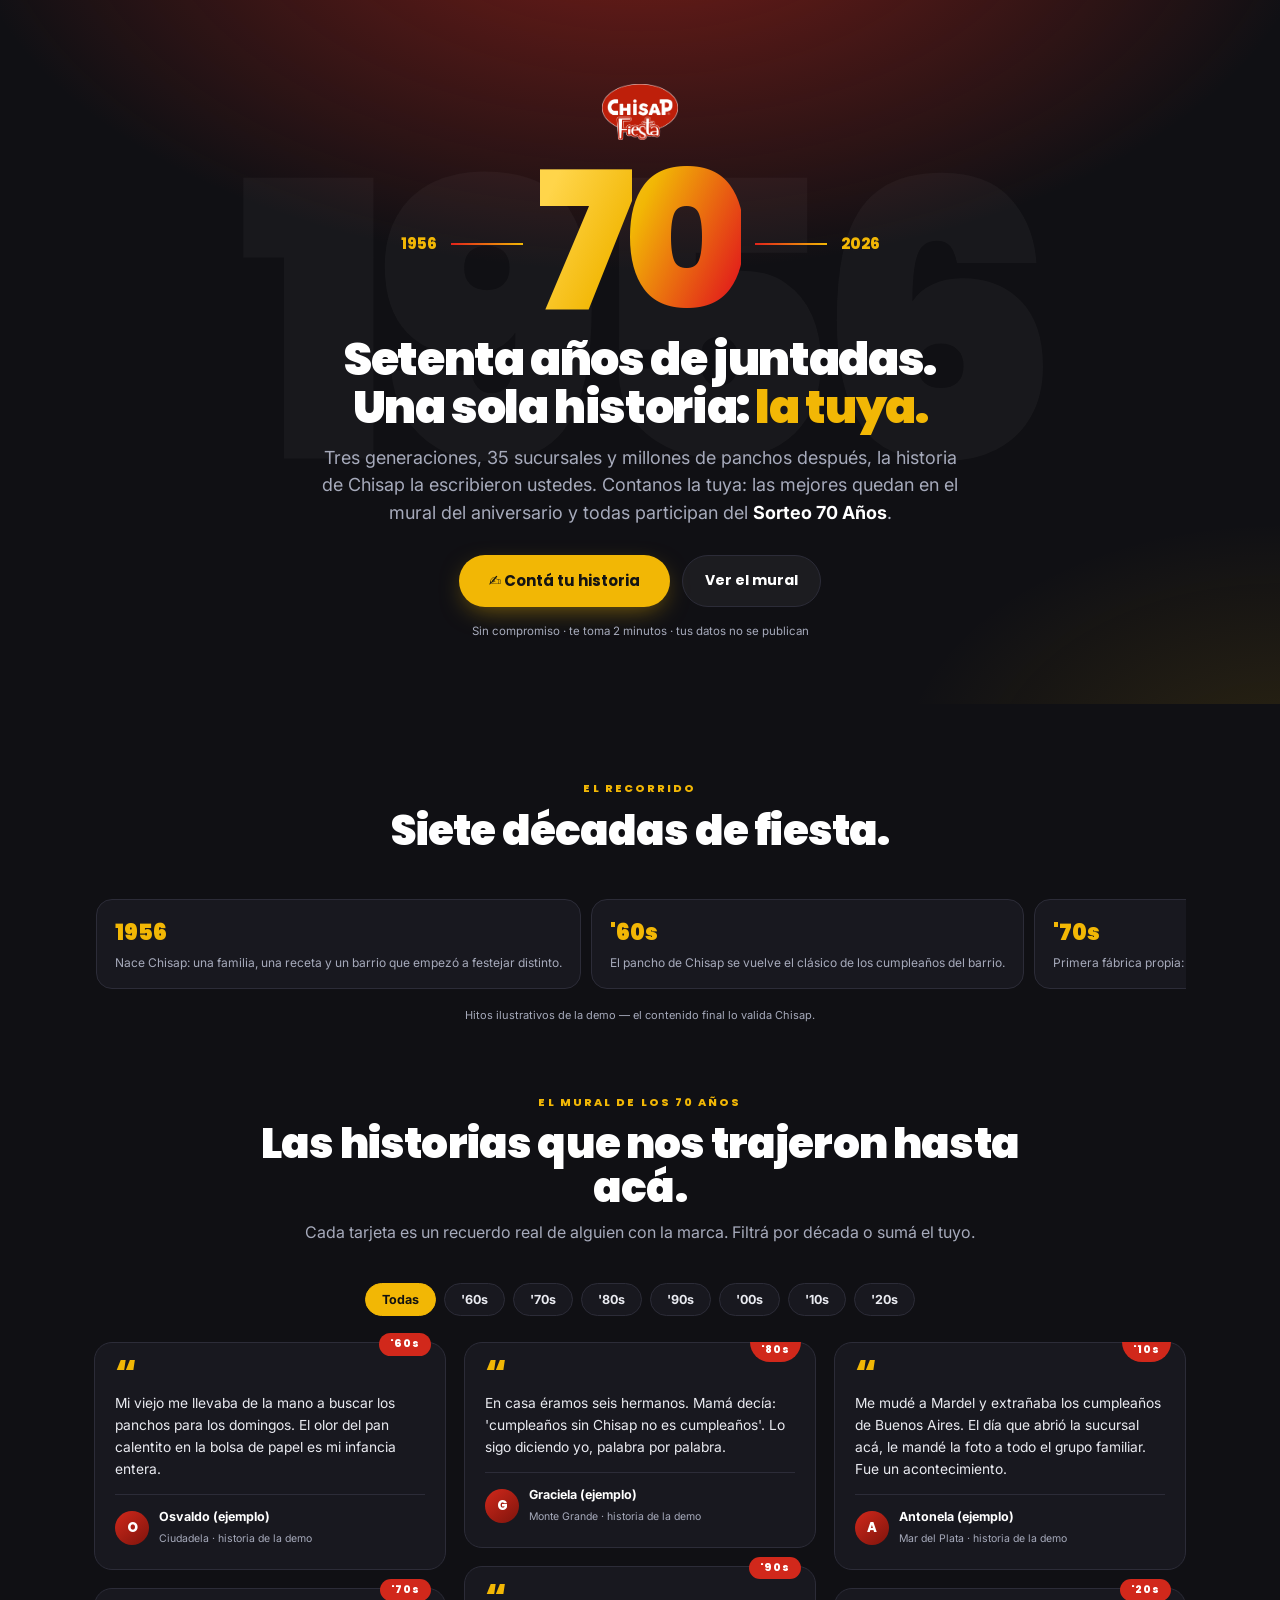
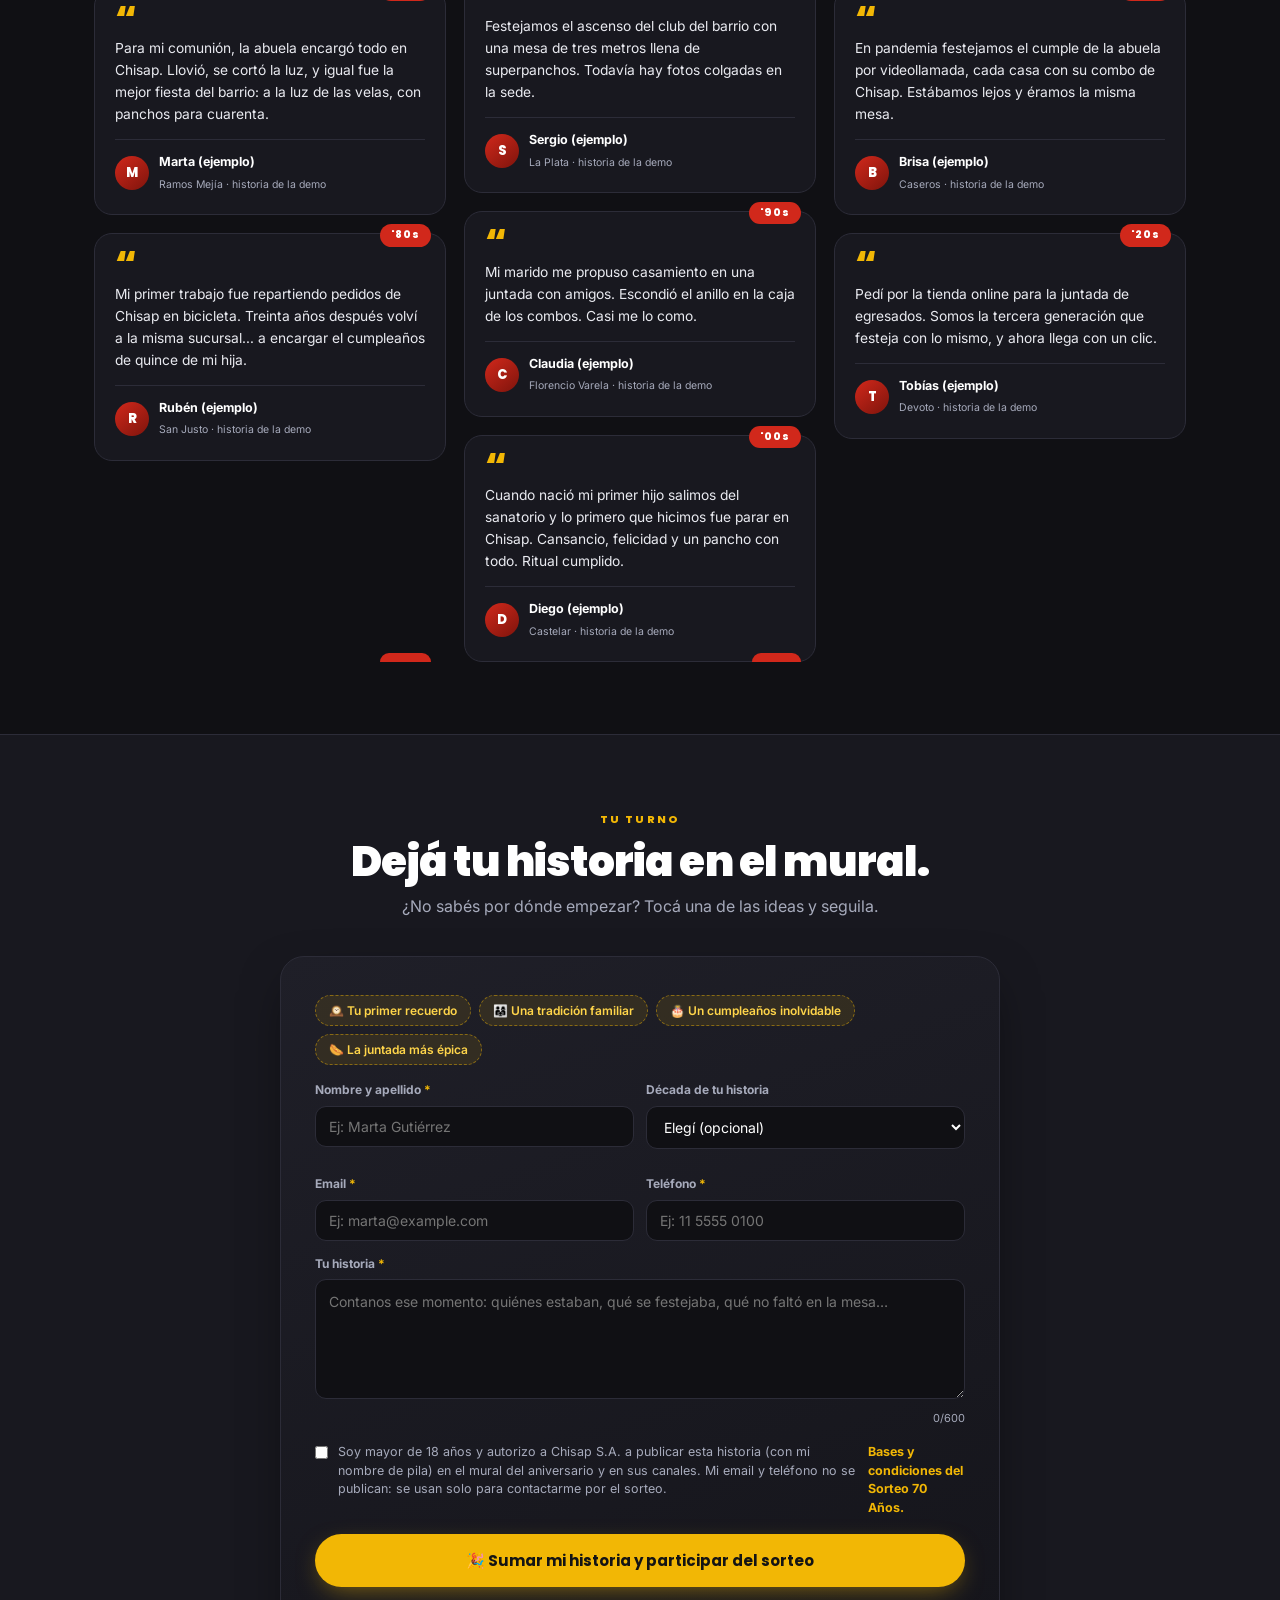
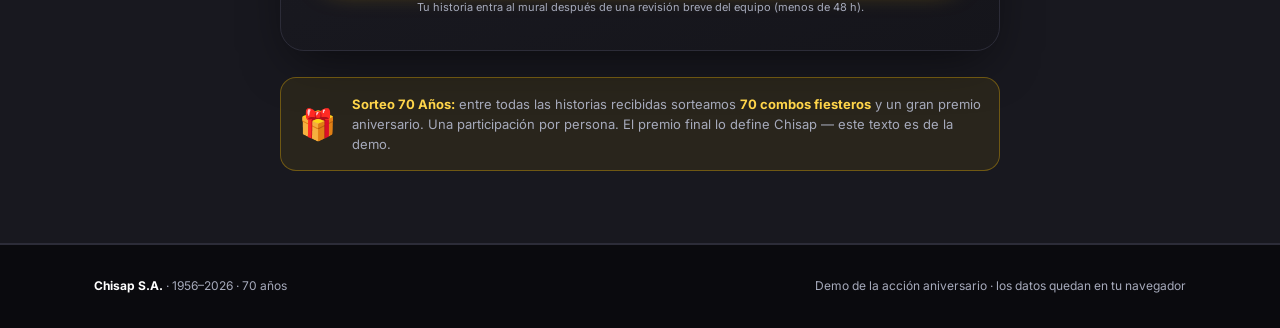
==== 70/index.html @ 884e4d85 "Acción 70 años: landing de historias con mural por décadas, registro con consentimiento y gancho de " ====
<!doctype html>
<html lang="es">
<head>
<meta charset="utf-8">
<meta name="viewport" content="width=device-width,initial-scale=1">
<title>Chisap · 70 años — Contá tu historia</title>
<meta name="description" content="Chisap cumple 70 años (1956–2026). Dejá tu historia con la marca, sumala al mural del aniversario y participá del Sorteo 70 Años.">
<link rel="icon" href="../assets/logo.png">
<link rel="stylesheet" href="../assets/brand.css">
<style>
/* ══════ 70 AÑOS · estética de la casa sobre brand.css ══════ */
.w{max-width:1140px;margin:0 auto;padding:0 24px}
.hero{position:relative;overflow:hidden;padding:84px 0 64px;text-align:center;
  background:radial-gradient(1100px 620px at 50% -16%,rgba(209,40,27,.55),transparent 62%),
             radial-gradient(640px 420px at 100% 110%,rgba(242,183,5,.12),transparent 60%),var(--fondo)}
.hero .wm{position:absolute;font-family:var(--disp);font-weight:900;color:rgba(255,255,255,.035);
  font-size:clamp(150px,30vw,420px);top:46%;left:50%;transform:translate(-50%,-50%);white-space:nowrap;pointer-events:none;letter-spacing:-.05em}
.setenta{font-family:var(--disp);font-weight:900;font-size:clamp(84px,17vw,190px);line-height:.9;letter-spacing:-.05em;
  background:linear-gradient(115deg,#FFD54A 10%,var(--oro) 45%,var(--rojo-vivo) 90%);-webkit-background-clip:text;background-clip:text;color:transparent}
.hero h1{font-size:clamp(26px,4.6vw,46px);font-weight:900;margin:6px 0 12px;letter-spacing:-.03em}
.hero p{color:var(--tinta3);font-size:clamp(14.5px,2vw,18px);max-width:640px;margin:0 auto}
.anios{display:flex;gap:14px;justify-content:center;align-items:center;margin:18px 0 6px;position:relative;z-index:2}
.anios b{font-family:var(--disp);font-weight:800;font-size:15px;color:var(--oro)}
.anios i{width:72px;height:2px;background:linear-gradient(90deg,var(--rojo-vivo),var(--oro))}
.sec{padding:72px 0;position:relative}
.sec-t{max-width:760px;margin:0 auto 38px;text-align:center}
.sec-t h2{font-size:clamp(26px,4.4vw,42px);font-weight:900;margin:10px 0}
.sec-t p{color:var(--tinta3);font-size:16px}

/* ── línea de décadas ── */
.decadas{display:flex;gap:10px;overflow-x:auto;padding:8px 2px 18px;scrollbar-width:thin}
.dec{flex:0 0 auto;background:var(--sup);border:1px solid var(--linea);border-radius:16px;padding:16px 18px;min-width:168px;transition:var(--t)}
.dec:hover{transform:translateY(-3px);border-color:rgba(242,183,5,.45)}
.dec b{font-family:var(--disp);font-weight:900;font-size:22px;color:var(--oro);display:block}
.dec span{font-size:12px;color:var(--tinta3);line-height:1.4;display:block;margin-top:5px}

/* ── mural ── */
.filtros-mural{display:flex;gap:8px;flex-wrap:wrap;justify-content:center;margin-bottom:26px}
.fbtn{background:var(--sup);border:1px solid var(--linea);color:var(--tinta2);font-family:inherit;font-weight:700;
  font-size:12.5px;padding:8px 16px;border-radius:99px;cursor:pointer;transition:var(--t)}
.fbtn:hover{border-color:rgba(242,183,5,.5)}
.fbtn.act{background:var(--oro);color:#111;border-color:var(--oro)}
.mural{columns:3;column-gap:18px}
@media(max-width:960px){.mural{columns:2}}
@media(max-width:620px){.mural{columns:1}}
.historia{break-inside:avoid;background:var(--sup);border:1px solid var(--linea);border-radius:18px;
  padding:20px;margin:0 0 18px;position:relative;transition:var(--t)}
.historia:hover{transform:translateY(-3px);border-color:rgba(242,183,5,.4)}
.historia .dec-tag{position:absolute;top:-10px;right:14px;background:var(--rojo);color:#fff;font-family:var(--disp);
  font-weight:800;font-size:10.5px;letter-spacing:.08em;padding:3px 11px;border-radius:99px}
.historia .comillas{font-family:var(--disp);font-weight:900;font-size:34px;color:var(--oro);line-height:.6;display:block;margin-bottom:8px}
.historia p{font-size:13.8px;color:var(--tinta2);line-height:1.6}
.historia .quien{display:flex;gap:10px;align-items:center;margin-top:14px;padding-top:12px;border-top:1px solid var(--linea)}
.historia .ava{width:34px;height:34px;border-radius:50%;background:linear-gradient(140deg,var(--rojo),var(--rojo-osc));
  display:grid;place-items:center;font-family:var(--disp);font-weight:800;font-size:13px;color:#fff;flex:0 0 auto}
.historia .quien b{font-size:12.5px;display:block}
.historia .quien small{font-size:10.5px;color:var(--tinta3)}
.historia.revision{border-style:dashed;border-color:rgba(242,183,5,.5)}
.historia .rev-tag{position:absolute;top:-10px;left:14px;background:var(--oro);color:#111;font-family:var(--disp);
  font-weight:800;font-size:10px;letter-spacing:.06em;padding:3px 10px;border-radius:99px}

/* ── form ── */
.panel{background:linear-gradient(160deg,var(--sup2),#15151b);border:1px solid var(--linea);border-radius:24px;
  padding:34px;max-width:720px;margin:0 auto;box-shadow:var(--sombra)}
.campo{margin-bottom:14px}
.campo label{display:block;font-size:12px;font-weight:700;color:var(--tinta3);margin-bottom:6px}
.campo label b{color:var(--oro)}
.campo input,.campo textarea,.campo select{width:100%}
textarea{min-height:120px;resize:vertical;font-family:inherit;line-height:1.55}
.contador{font-size:11px;color:var(--tinta3);text-align:right;margin-top:4px}
.prompts{display:flex;gap:8px;flex-wrap:wrap;margin:4px 0 16px}
.prompt{background:rgba(242,183,5,.1);border:1px dashed rgba(242,183,5,.45);color:var(--oro-claro);
  font-family:inherit;font-size:12px;font-weight:600;padding:7px 13px;border-radius:99px;cursor:pointer;transition:var(--t)}
.prompt:hover{background:rgba(242,183,5,.2)}
.consent{display:flex;gap:10px;align-items:flex-start;font-size:12.5px;color:var(--tinta3);margin:16px 0;cursor:pointer;line-height:1.5}
.consent input{width:auto;margin-top:3px;accent-color:var(--oro)}
.err-msg{color:var(--rojo-luz);font-size:12.5px;margin-top:10px;display:none}
.sorteo{display:flex;gap:16px;align-items:center;background:rgba(242,183,5,.08);border:1px solid rgba(242,183,5,.35);
  border-radius:16px;padding:16px 18px;margin:26px auto 0;max-width:720px}
.sorteo .e{font-size:30px}
.sorteo b{color:var(--oro-claro)}
.sorteo p{font-size:13px;color:var(--tinta3)}
.gracias{text-align:center;padding:10px 0}
.gracias .tick{font-size:52px}
.pie70{background:#0A0A0E;border-top:1px solid var(--linea);padding:32px 0;color:var(--tinta3);font-size:12px}
.err{border-color:var(--rojo-vivo)!important;animation:shake .35s}
@keyframes shake{0%,100%{transform:none}25%{transform:translateX(-5px)}75%{transform:translateX(5px)}}
.confetti{position:fixed;width:9px;height:9px;top:-12px;z-index:300;animation:caer 2.8s linear forwards;pointer-events:none}
@keyframes caer{to{transform:translateY(105vh) rotate(720deg);opacity:.2}}
</style>
</head>
<body>

<!-- ══════════ HERO ══════════ -->
<header class="hero">
  <div class="wm">1956</div>
  <div class="w" style="position:relative;z-index:2">
    <img src="../assets/logo.png" alt="Chisap Fiesta" style="height:56px;margin:0 auto 14px">
    <div class="anios"><b>1956</b><i></i><span class="setenta">70</span><i></i><b>2026</b></div>
    <h1>Setenta años de juntadas.<br>Una sola historia: <em style="font-style:normal;color:var(--oro)">la tuya.</em></h1>
    <p>Tres generaciones, 35 sucursales y millones de panchos después, la historia de Chisap la escribieron ustedes. Contanos la tuya: las mejores quedan en el mural del aniversario y todas participan del <b style="color:var(--tinta)">Sorteo 70 Años</b>.</p>
    <div style="display:flex;gap:12px;justify-content:center;flex-wrap:wrap;margin-top:28px">
      <a class="btn btn-oro" style="font-size:15px;padding:14px 30px" href="#contar">✍️ Contá tu historia</a>
      <a class="btn btn-ghost" href="#mural">Ver el mural</a>
    </div>
    <p style="font-size:11.5px;margin-top:16px">Sin compromiso · te toma 2 minutos · tus datos no se publican</p>
  </div>
</header>

<!-- ══════════ DÉCADAS ══════════ -->
<section class="sec" style="padding-bottom:30px">
  <div class="w">
    <div class="sec-t">
      <span class="ojo">El recorrido</span>
      <h2>Siete décadas de fiesta.</h2>
    </div>
    <div class="decadas" id="decadas">
      <div class="dec"><b>1956</b><span>Nace Chisap: una familia, una receta y un barrio que empezó a festejar distinto.</span></div>
      <div class="dec"><b>'60s</b><span>El pancho de Chisap se vuelve el clásico de los cumpleaños del barrio.</span></div>
      <div class="dec"><b>'70s</b><span>Primera fábrica propia: panificados que salen calientes a la calle.</span></div>
      <div class="dec"><b>'80s</b><span>La segunda generación toma la posta y nacen los combos para juntadas.</span></div>
      <div class="dec"><b>'90s</b><span>Chisap Fiesta: la marca se viste de rojo y oro y cruza el conurbano.</span></div>
      <div class="dec"><b>'00s</b><span>Producción propia de aderezos: ocho sabores de la casa.</span></div>
      <div class="dec"><b>'10s</b><span>La red de sucursales se expande; tercera generación al frente.</span></div>
      <div class="dec"><b>'20s</b><span>Tienda online, 35 sucursales y una comunidad que no para de crecer.</span></div>
    </div>
    <p style="text-align:center;font-size:11px;color:var(--tinta3)">Hitos ilustrativos de la demo — el contenido final lo valida Chisap.</p>
  </div>
</section>

<!-- ══════════ MURAL ══════════ -->
<section class="sec" id="mural" style="padding-top:36px">
  <div class="w">
    <div class="sec-t">
      <span class="ojo">El mural de los 70 años</span>
      <h2>Las historias que nos trajeron hasta acá.</h2>
      <p>Cada tarjeta es un recuerdo real de alguien con la marca. Filtrá por década o sumá el tuyo.</p>
    </div>
    <div class="filtros-mural" id="filtros"></div>
    <div class="mural" id="muralGrid"></div>
  </div>
</section>

<!-- ══════════ FORMULARIO ══════════ -->
<section class="sec" id="contar" style="background:var(--sup);border-top:1px solid var(--linea);border-bottom:1px solid var(--linea)">
  <div class="w">
    <div class="sec-t">
      <span class="ojo">Tu turno</span>
      <h2>Dejá tu historia en el mural.</h2>
      <p>¿No sabés por dónde empezar? Tocá una de las ideas y seguila.</p>
    </div>

    <div class="panel" id="panelForm">
      <div class="prompts">
        <button type="button" class="prompt" data-t="Mi primer recuerdo con Chisap es ">🕰️ Tu primer recuerdo</button>
        <button type="button" class="prompt" data-t="En mi familia, Chisap siempre fue ">👨‍👩‍👧 Una tradición familiar</button>
        <button type="button" class="prompt" data-t="El cumpleaños que nunca me voy a olvidar fue ">🎂 Un cumpleaños inolvidable</button>
        <button type="button" class="prompt" data-t="La juntada más épica con Chisap fue ">🌭 La juntada más épica</button>
      </div>
      <div class="g c2" style="display:grid;grid-template-columns:1fr 1fr;gap:12px">
        <div class="campo"><label>Nombre y apellido <b>*</b></label><input id="f_nombre" autocomplete="name" placeholder="Ej: Marta Gutiérrez"></div>
        <div class="campo"><label>Década de tu historia</label>
          <select id="f_decada"><option value="">Elegí (opcional)</option><option>'60s</option><option>'70s</option><option>'80s</option><option>'90s</option><option>'00s</option><option>'10s</option><option>'20s</option></select></div>
        <div class="campo"><label>Email <b>*</b></label><input id="f_email" inputmode="email" autocomplete="email" placeholder="Ej: marta@example.com"></div>
        <div class="campo"><label>Teléfono <b>*</b></label><input id="f_tel" inputmode="tel" autocomplete="tel" placeholder="Ej: 11 5555 0100"></div>
      </div>
      <div class="campo"><label>Tu historia <b>*</b></label>
        <textarea id="f_historia" maxlength="600" placeholder="Contanos ese momento: quiénes estaban, qué se festejaba, qué no faltó en la mesa…"></textarea>
        <div class="contador"><span id="cont">0</span>/600</div>
      </div>
      <label class="consent"><input type="checkbox" id="f_consent">
        Soy mayor de 18 años y autorizo a Chisap S.A. a publicar esta historia (con mi nombre de pila) en el mural del aniversario y en sus canales. Mi email y teléfono no se publican: se usan solo para contactarme por el sorteo. <b style="color:var(--oro)">Bases y condiciones del Sorteo 70 Años.</b></label>
      <button class="btn btn-oro" style="width:100%;font-size:15px;padding:15px" id="btnEnviar">🎉 Sumar mi historia y participar del sorteo</button>
      <div class="err-msg" id="errMsg"></div>
      <p style="font-size:11px;color:var(--tinta3);margin-top:12px;text-align:center">Tu historia entra al mural después de una revisión breve del equipo (menos de 48 h).</p>
    </div>

    <div class="sorteo">
      <span class="e">🎁</span>
      <p><b>Sorteo 70 Años:</b> entre todas las historias recibidas sorteamos <b>70 combos fiesteros</b> y un gran premio aniversario. Una participación por persona. El premio final lo define Chisap — este texto es de la demo.</p>
    </div>
  </div>
</section>

<footer class="pie70">
  <div class="w" style="display:flex;justify-content:space-between;gap:14px;flex-wrap:wrap;align-items:center">
    <span><b style="color:#fff">Chisap S.A.</b> · 1956–2026 · 70 años</span>
    <span>Demo de la acción aniversario · los datos quedan en tu navegador</span>
  </div>
</footer>

<script>
"use strict";
/* ══════ datos ══════
   Historias sembradas (FICTICIAS, para la demo: prueba social del mural).
   En producción: las entradas van a un endpoint/planilla y pasan por moderación
   antes de publicarse; el consentimiento queda registrado con fecha y texto. */
var SEMBRADAS = [
  { d: "'60s", n: "Osvaldo", de: "Ciudadela", t: "Mi viejo me llevaba de la mano a buscar los panchos para los domingos. El olor del pan calentito en la bolsa de papel es mi infancia entera." },
  { d: "'70s", n: "Marta", de: "Ramos Mejía", t: "Para mi comunión, la abuela encargó todo en Chisap. Llovió, se cortó la luz, y igual fue la mejor fiesta del barrio: a la luz de las velas, con panchos para cuarenta." },
  { d: "'80s", n: "Rubén", de: "San Justo", t: "Mi primer trabajo fue repartiendo pedidos de Chisap en bicicleta. Treinta años después volví a la misma sucursal… a encargar el cumpleaños de quince de mi hija." },
  { d: "'80s", n: "Graciela", de: "Monte Grande", t: "En casa éramos seis hermanos. Mamá decía: 'cumpleaños sin Chisap no es cumpleaños'. Lo sigo diciendo yo, palabra por palabra." },
  { d: "'90s", n: "Sergio", de: "La Plata", t: "Festejamos el ascenso del club del barrio con una mesa de tres metros llena de superpanchos. Todavía hay fotos colgadas en la sede." },
  { d: "'90s", n: "Claudia", de: "Florencio Varela", t: "Mi marido me propuso casamiento en una juntada con amigos. Escondió el anillo en la caja de los combos. Casi me lo como." },
  { d: "'00s", n: "Diego", de: "Castelar", t: "Cuando nació mi primer hijo salimos del sanatorio y lo primero que hicimos fue parar en Chisap. Cansancio, felicidad y un pancho con todo. Ritual cumplido." },
  { d: "'10s", n: "Antonela", de: "Mar del Plata", t: "Me mudé a Mardel y extrañaba los cumpleaños de Buenos Aires. El día que abrió la sucursal acá, le mandé la foto a todo el grupo familiar. Fue un acontecimiento." },
  { d: "'20s", n: "Brisa", de: "Caseros", t: "En pandemia festejamos el cumple de la abuela por videollamada, cada casa con su combo de Chisap. Estábamos lejos y éramos la misma mesa." },
  { d: "'20s", n: "Tobías", de: "Devoto", t: "Pedí por la tienda online para la juntada de egresados. Somos la tercera generación que festeja con lo mismo, y ahora llega con un clic." }
];
var LS = "chisap_70_historias";

/* ══════ mural ══════ */
var filtroAct = "todas";
function propias(){ try { return JSON.parse(localStorage.getItem(LS) || "[]"); } catch (e) { return []; } }
function esc(s){ return String(s == null ? "" : s).replace(/[&<>"']/g, function (c) { return { "&": "&amp;", "<": "&lt;", ">": "&gt;", '"': "&quot;", "'": "&#39;" }[c]; }); }
function card(h, propia){
  var ini = (h.n || "?").trim().charAt(0).toUpperCase();
  return '<article class="historia' + (propia ? " revision" : "") + '">' +
    (propia ? '<span class="rev-tag">EN REVISIÓN · solo la ves vos</span>' : "") +
    (h.d ? '<span class="dec-tag">' + esc(h.d) + "</span>" : "") +
    '<span class="comillas">“</span><p>' + esc(h.t) + "</p>" +
    '<div class="quien"><div class="ava">' + esc(ini) + '</div><div><b>' + esc(h.n) + (propia ? "" : " (ejemplo)") + "</b>" +
    '<small>' + esc(h.de || "") + (propia ? " · recién enviada" : " · historia de la demo") + "</small></div></div></article>";
}
function pintarMural(){
  var todas = SEMBRADAS.map(function (h) { return { h: h, p: false }; })
    .concat(propias().map(function (h) { return { h: h, p: true }; }));
  var vis = todas.filter(function (x) { return filtroAct === "todas" || x.h.d === filtroAct; });
  document.getElementById("muralGrid").innerHTML = vis.length
    ? vis.map(function (x) { return card(x.h, x.p); }).join("")
    : '<p style="color:var(--tinta3);text-align:center;column-span:all">Todavía no hay historias de esa década — la tuya puede ser la primera.</p>';
}
function pintarFiltros(){
  var decs = ["todas", "'60s", "'70s", "'80s", "'90s", "'00s", "'10s", "'20s"];
  document.getElementById("filtros").innerHTML = decs.map(function (d) {
    return '<button class="fbtn' + (filtroAct === d ? " act" : "") + '" data-d="' + d + '">' + (d === "todas" ? "Todas" : d) + "</button>";
  }).join("");
}
document.getElementById("filtros").addEventListener("click", function (e) {
  var b = e.target.closest(".fbtn"); if (!b) return;
  filtroAct = b.dataset.d; pintarFiltros(); pintarMural();
});

/* ══════ form ══════ */
var ta = document.getElementById("f_historia");
ta.addEventListener("input", function () { document.getElementById("cont").textContent = ta.value.length; });
document.querySelectorAll(".prompt").forEach(function (p) {
  p.addEventListener("click", function () {
    if (!ta.value.trim()) { ta.value = p.dataset.t; document.getElementById("cont").textContent = ta.value.length; }
    ta.focus(); ta.setSelectionRange(ta.value.length, ta.value.length);
  });
});
function marcar(el){ el.classList.add("err"); setTimeout(function () { el.classList.remove("err"); }, 700); }
document.getElementById("btnEnviar").addEventListener("click", function () {
  var nombre = document.getElementById("f_nombre"), email = document.getElementById("f_email"),
      tel = document.getElementById("f_tel"), cons = document.getElementById("f_consent"),
      errBox = document.getElementById("errMsg");
  var err = "";
  if (!nombre.value.trim()) { marcar(nombre); err = "Falta tu nombre."; }
  else if (!email.value.trim() || email.value.indexOf("@") < 1) { marcar(email); err = "Revisá el email."; }
  else if (tel.value.replace(/\D/g, "").length < 8) { marcar(tel); err = "Revisá el teléfono."; }
  else if (ta.value.trim().length < 30) { marcar(ta); err = "Contanos un poco más: al menos un par de líneas (mínimo 30 caracteres)."; }
  else if (!cons.checked) { err = "Necesitamos tu autorización para publicar la historia y contactarte por el sorteo."; }
  if (err) { errBox.textContent = err; errBox.style.display = "block"; return; }
  errBox.style.display = "none";

  var h = { n: nombre.value.trim().split(" ")[0], de: "", d: document.getElementById("f_decada").value, t: ta.value.trim(),
            enviado: new Date().toISOString(), consentimiento: true };
  try { var arr = propias(); arr.unshift(h); localStorage.setItem(LS, JSON.stringify(arr)); } catch (e) {}
  /* producción: acá va el POST al endpoint (nombre, email, tel, historia, consentimiento con fecha) */

  document.getElementById("panelForm").innerHTML =
    '<div class="gracias"><div class="tick">🎉</div>' +
    '<h3 style="font-family:var(--disp);font-weight:900;font-size:24px;margin:10px 0">¡Gracias, ' + esc(h.n) + "!</h3>" +
    '<p style="color:var(--tinta3);font-size:14px;max-width:440px;margin:0 auto">Tu historia quedó <b style="color:var(--oro)">en revisión</b> (ya la podés ver marcada en el mural). Si el equipo la aprueba, se publica en menos de 48 h. Y ya estás participando del <b style="color:var(--oro)">Sorteo 70 Años</b> — te avisamos por email o WhatsApp.</p>' +
    '<a class="btn btn-ghost" style="margin-top:20px" href="#mural">Ver mi historia en el mural ↑</a></div>';
  filtroAct = "todas"; pintarFiltros(); pintarMural();
  if (!matchMedia("(prefers-reduced-motion: reduce)").matches) {
    var cols = ["#F2B705", "#E2231A", "#25D366", "#FFD54A", "#7B95FF"];
    for (var i = 0; i < 70; i++) { var c = document.createElement("div"); c.className = "confetti";
      c.style.left = Math.random() * 100 + "vw"; c.style.background = cols[i % cols.length];
      c.style.animationDelay = Math.random() * .8 + "s"; document.body.appendChild(c);
      setTimeout(function (el) { return function () { el.remove(); }; }(c), 3600); }
  }
});

pintarFiltros(); pintarMural();
</script>
</body>
</html>
---- assets/brand.css ----
/* ═══════════════════════════════════════════════════════════
   CHISAP CRM · design system
   Marca: rojo Chisap + dorado + carbón. App AAA gamificada.
   ═══════════════════════════════════════════════════════════ */
@import url('https://fonts.googleapis.com/css2?family=Poppins:wght@400;600;700;800;900&family=Inter:wght@400;500;600;700;800&display=swap');

:root{
  --rojo:#D1281B; --rojo-vivo:#E2231A; --rojo-osc:#7E140C; --rojo-luz:#FF6B5E;
  --oro:#F2B705; --oro-claro:#FFD54A; --oro-osc:#B98A03;
  --verde:#25D366; --azul:#7B95FF; --cian:#3FD0D6; --violeta:#B47CFF; --naranja:#FF9636;
  --tinta:#FFFFFF; --tinta2:#E9EAF0; --tinta3:#A6AABB;
  --fondo:#101014; --sup:#18181F; --sup2:#1F1F28; --sup3:#262631; --linea:#2C2C38;
  --r:18px; --r-sm:12px;
  --sombra:0 18px 50px -14px rgba(0,0,0,.6);
  --t:.3s cubic-bezier(.2,.75,.25,1);
  --disp:'Poppins',system-ui,sans-serif;
  --texto:'Inter',system-ui,sans-serif;
}
*{box-sizing:border-box;margin:0;padding:0}
html{scroll-behavior:smooth}
body{font-family:var(--texto);background:var(--fondo);color:var(--tinta);font-size:14.5px;
  line-height:1.55;-webkit-font-smoothing:antialiased;overflow-x:hidden}
h1,h2,h3,h4{font-family:var(--disp);line-height:1.05;letter-spacing:-.02em}
img{max-width:100%;display:block}
a{color:inherit;text-decoration:none}
button{font-family:inherit;cursor:pointer}
input,select,textarea{font-family:inherit;font-size:14px;color:var(--tinta);
  background:var(--fondo);border:1.5px solid var(--linea);border-radius:11px;padding:11px 13px;transition:var(--t)}
input:focus,select:focus,textarea:focus{outline:none;border-color:var(--oro)}
::selection{background:var(--oro);color:#000}
::-webkit-scrollbar{width:9px;height:9px}
::-webkit-scrollbar-thumb{background:var(--sup3);border-radius:9px}
::-webkit-scrollbar-thumb:hover{background:#34343f}
::-webkit-scrollbar-track{background:transparent}

/* ── botones ── */
.btn{display:inline-flex;align-items:center;justify-content:center;gap:8px;font-family:var(--disp);
  font-weight:700;font-size:14px;padding:12px 22px;border-radius:99px;border:0;transition:var(--t)}
.btn:active{transform:scale(.97)}
.btn-oro{background:var(--oro);color:#141414;box-shadow:0 8px 26px -8px rgba(242,183,5,.55)}
.btn-oro:hover{background:var(--oro-claro);transform:translateY(-2px)}
.btn-rojo{background:var(--rojo-vivo);color:#fff;box-shadow:0 8px 26px -10px rgba(226,35,26,.55)}
.btn-rojo:hover{filter:brightness(1.08);transform:translateY(-2px)}
.btn-ghost{background:rgba(255,255,255,.05);color:var(--tinta);border:1px solid var(--linea)}
.btn-ghost:hover{background:rgba(255,255,255,.1)}
.btn-verde{background:var(--verde);color:#06371b}
.btn-sm{padding:8px 15px;font-size:12.5px}
.btn:disabled{opacity:.45;cursor:not-allowed;transform:none}

/* ── pills / chips ── */
.pill{display:inline-flex;align-items:center;gap:6px;padding:5px 12px;border-radius:99px;
  font-weight:700;font-size:12px;background:rgba(255,255,255,.06);border:1px solid var(--linea)}
.pill.oro{background:rgba(242,183,5,.13);border-color:rgba(242,183,5,.4);color:var(--oro-claro)}
.pill.rojo{background:rgba(226,35,26,.14);border-color:rgba(226,35,26,.42);color:var(--rojo-luz)}
.pill.verde{background:rgba(37,211,102,.13);border-color:rgba(37,211,102,.4);color:var(--verde)}
.pill.azul{background:rgba(123,149,255,.13);border-color:rgba(123,149,255,.4);color:var(--azul)}

/* ── cards ── */
.card{background:var(--sup);border:1px solid var(--linea);border-radius:var(--r);padding:22px;transition:var(--t)}
.card.hover:hover{border-color:rgba(242,183,5,.4);transform:translateY(-3px)}
.kpi{background:var(--sup);border:1px solid var(--linea);border-radius:15px;padding:18px;position:relative;overflow:hidden}
.kpi .n{font-family:var(--disp);font-weight:900;font-size:30px;line-height:1;letter-spacing:-.03em}
.kpi .n small{font-size:15px;color:var(--tinta3);font-weight:700}
.kpi .l{font-size:12px;color:var(--tinta3);margin-top:6px;line-height:1.4}
.kpi .d{position:absolute;top:12px;right:12px;font-size:10.5px;font-weight:800;padding:3px 8px;border-radius:99px}
.kpi.oro .n{color:var(--oro)} .kpi.verde .n{color:var(--verde)} .kpi.rojo .n{color:var(--rojo-luz)}
.kpi.azul .n{color:var(--azul)}
.up{background:rgba(37,211,102,.16);color:var(--verde)}
.down{background:rgba(226,35,26,.17);color:var(--rojo-luz)}

/* ── layout de app ── */
.app{display:grid;grid-template-columns:240px 1fr;min-height:100vh}
@media(max-width:960px){.app{grid-template-columns:1fr}}
.sidebar{background:var(--sup);border-right:1px solid var(--linea);padding:20px 14px;position:sticky;top:0;
  height:100vh;display:flex;flex-direction:column;gap:4px;z-index:40}
@media(max-width:960px){.sidebar{position:fixed;left:-260px;width:250px;transition:left .3s;box-shadow:var(--sombra)}
  .sidebar.open{left:0}}
.sidebar .logo{padding:4px 10px 18px;display:flex;align-items:center;gap:10px}
.sidebar .logo img{height:36px}
.nav-item{display:flex;align-items:center;gap:11px;padding:11px 13px;border-radius:12px;font-weight:600;
  font-size:13.5px;color:var(--tinta3);border:0;background:none;width:100%;text-align:left;transition:var(--t)}
.nav-item:hover{background:rgba(255,255,255,.05);color:var(--tinta)}
.nav-item.act{background:linear-gradient(120deg,rgba(226,35,26,.18),rgba(242,183,5,.1));color:var(--tinta);
  border:1px solid rgba(242,183,5,.25)}
.nav-item .e{font-size:17px;width:22px;text-align:center}
.nav-item .badge{margin-left:auto;background:var(--rojo-vivo);color:#fff;font-size:10px;font-weight:800;
  min-width:19px;height:19px;border-radius:99px;display:grid;place-items:center;padding:0 5px}
.main{padding:26px 30px 90px;min-width:0}
@media(max-width:960px){.main{padding:18px 14px 90px}}
.topbar{display:flex;align-items:center;justify-content:space-between;gap:14px;margin-bottom:22px;flex-wrap:wrap}
.topbar h1{font-size:clamp(22px,3vw,30px);font-weight:900}
.topbar .sub{font-size:12.5px;color:var(--tinta3);margin-top:3px}

/* ── kanban ── */
.kanban{display:flex;gap:14px;overflow-x:auto;padding-bottom:18px;align-items:flex-start;min-height:60vh}
.col{background:var(--sup);border:1px solid var(--linea);border-radius:16px;min-width:262px;width:262px;
  flex:0 0 auto;display:flex;flex-direction:column;max-height:calc(100vh - 210px)}
.col-h{padding:13px 15px;display:flex;align-items:center;gap:9px;border-bottom:1px solid var(--linea);
  position:sticky;top:0;background:var(--sup);border-radius:16px 16px 0 0;z-index:2}
.col-h b{font-family:var(--disp);font-size:13.5px}
.col-h .cnt{margin-left:auto;font-size:11px;font-weight:800;color:var(--tinta3);background:var(--fondo);
  padding:2px 9px;border-radius:99px;border:1px solid var(--linea)}
.col-h .dot{width:9px;height:9px;border-radius:50%}
.col-body{padding:10px;display:flex;flex-direction:column;gap:9px;overflow-y:auto;flex:1;min-height:80px}
.col.drag-over{border-color:var(--oro);box-shadow:0 0 0 3px rgba(242,183,5,.18)}
.lead-card{background:var(--sup2);border:1px solid var(--linea);border-radius:13px;padding:12px 13px;cursor:grab;
  transition:transform .18s, box-shadow .18s, border-color .18s;position:relative}
.lead-card:hover{border-color:rgba(242,183,5,.45);transform:translateY(-2px);box-shadow:0 10px 24px -12px rgba(0,0,0,.6)}
.lead-card.dragging{opacity:.45;transform:rotate(2.5deg) scale(1.02);cursor:grabbing}
.lead-card .nm{font-family:var(--disp);font-weight:700;font-size:13.5px;display:flex;align-items:center;gap:7px;justify-content:space-between}
.lead-card .zn{font-size:11px;color:var(--tinta3);margin-top:3px}
.lead-card .ft{display:flex;align-items:center;gap:6px;margin-top:9px;flex-wrap:wrap}
.score-chip{font-family:var(--disp);font-weight:800;font-size:11px;padding:2px 8px;border-radius:99px}
.sc-caliente{background:rgba(37,211,102,.15);color:var(--verde)}
.sc-tibio{background:rgba(242,183,5,.15);color:var(--oro)}
.sc-frio{background:rgba(123,149,255,.15);color:var(--azul)}
.avatar{width:22px;height:22px;border-radius:50%;background:var(--sup3);display:grid;place-items:center;font-size:12px;flex:0 0 auto}
.alerta-sla{position:absolute;top:-6px;right:-6px;background:var(--rojo-vivo);color:#fff;font-size:10px;
  width:20px;height:20px;border-radius:50%;display:grid;place-items:center;box-shadow:0 0 0 3px var(--sup);
  animation:pulso 1.8s infinite}
@keyframes pulso{0%,100%{transform:scale(1)}50%{transform:scale(1.15)}}
.empty-col{color:var(--tinta3);font-size:11.5px;text-align:center;padding:22px 8px;border:1.5px dashed var(--linea);border-radius:11px}

/* ── drawer ── */
.overlay{position:fixed;inset:0;background:rgba(6,6,10,.62);backdrop-filter:blur(3px);z-index:80;
  opacity:0;pointer-events:none;transition:opacity .25s}
.overlay.open{opacity:1;pointer-events:auto}
.drawer{position:fixed;top:0;right:-560px;width:min(545px,96vw);height:100vh;background:var(--sup);
  border-left:1px solid var(--linea);z-index:90;transition:right .32s cubic-bezier(.2,.75,.25,1);
  display:flex;flex-direction:column;box-shadow:-24px 0 60px -20px rgba(0,0,0,.7)}
.drawer.open{right:0}
.drawer-h{padding:20px 24px;border-bottom:1px solid var(--linea);display:flex;align-items:flex-start;gap:12px}
.drawer-b{padding:20px 24px;overflow-y:auto;flex:1}
.x{background:none;border:0;color:var(--tinta3);font-size:20px;padding:4px 8px;border-radius:8px}
.x:hover{background:rgba(255,255,255,.07);color:#fff}

/* ── modal ── */
.modal{position:fixed;inset:0;z-index:100;display:none;place-items:center;padding:20px}
.modal.open{display:grid}
.modal-box{background:var(--sup);border:1px solid var(--linea);border-radius:20px;max-width:540px;width:100%;
  padding:28px;box-shadow:var(--sombra);animation:modalIn .3s cubic-bezier(.2,.75,.25,1)}
@keyframes modalIn{from{opacity:0;transform:translateY(22px) scale(.97)}to{opacity:1;transform:none}}

/* ── toasts ── */
#toasts{position:fixed;bottom:22px;right:22px;z-index:120;display:flex;flex-direction:column;gap:9px}
.toast{background:var(--sup2);border:1px solid var(--oro);border-radius:13px;padding:13px 17px;min-width:250px;
  max-width:340px;box-shadow:var(--sombra);display:flex;gap:11px;align-items:flex-start;
  animation:toastIn .35s cubic-bezier(.2,.75,.25,1)}
.toast.exit{animation:toastOut .3s forwards}
.toast b{font-family:var(--disp);font-size:13.5px;display:block}
.toast p{font-size:12px;color:var(--tinta3);margin-top:2px}
@keyframes toastIn{from{opacity:0;transform:translateX(60px)}to{opacity:1;transform:none}}
@keyframes toastOut{to{opacity:0;transform:translateX(60px)}}

/* ── barras / progreso ── */
.bar{margin-bottom:12px}
.bar .tp{display:flex;justify-content:space-between;font-size:12.5px;margin-bottom:5px;gap:10px}
.bar .tp b{font-weight:700}
.bar .tp span{color:var(--tinta3);font-variant-numeric:tabular-nums;white-space:nowrap}
.bar .tk{height:9px;background:var(--fondo);border-radius:99px;overflow:hidden;border:1px solid var(--linea)}
.bar .fl{height:100%;width:0;border-radius:99px;transition:width 1.05s cubic-bezier(.2,.75,.25,1);
  background:linear-gradient(90deg,var(--rojo-vivo),#F2543E)}
.fl.oro{background:linear-gradient(90deg,var(--oro),var(--oro-claro))}
.fl.verde{background:linear-gradient(90deg,#17A34A,var(--verde))}
.fl.azul{background:linear-gradient(90deg,#4E6BE0,var(--azul))}
.fl.viol{background:linear-gradient(90deg,#8B4FE0,var(--violeta))}

/* ── tablas ── */
table{width:100%;border-collapse:collapse;font-size:13px}
th,td{text-align:left;padding:10px 12px;border-bottom:1px solid var(--linea)}
th{color:var(--oro);font-family:var(--disp);font-size:10.5px;text-transform:uppercase;letter-spacing:.07em;white-space:nowrap}
td{color:var(--tinta3)} td b{color:var(--tinta)}
tr:hover td{background:rgba(255,255,255,.03)}
.num{font-variant-numeric:tabular-nums;text-align:right}

/* ── charts ── */
.ch{background:var(--sup);border:1px solid var(--linea);border-radius:var(--r);padding:20px}
.ch h4{font-family:var(--disp);font-size:14.5px;font-weight:800;margin-bottom:3px}
.ch .s{font-size:11.5px;color:var(--tinta3);margin-bottom:13px}
.ch svg{width:100%;height:auto;display:block;overflow:visible}
.leg{display:flex;gap:14px;flex-wrap:wrap;margin-top:10px}
.leg span{display:flex;align-items:center;gap:6px;font-size:11px;color:var(--tinta3);font-weight:600}
.leg i{width:10px;height:10px;border-radius:3px}

/* ── grids ── */
.g{display:grid;gap:16px}
.c2{grid-template-columns:repeat(2,1fr)}.c3{grid-template-columns:repeat(3,1fr)}.c4{grid-template-columns:repeat(4,1fr)}
@media(max-width:1100px){.c4{grid-template-columns:repeat(2,1fr)}}
@media(max-width:900px){.c3{grid-template-columns:repeat(2,1fr)}}
@media(max-width:620px){.c2,.c3,.c4{grid-template-columns:1fr}}

/* ── misc ── */
.micro{font-size:10px;text-transform:uppercase;letter-spacing:.17em;color:var(--tinta3);font-weight:700}
.ojo{font-family:var(--disp);font-weight:800;text-transform:uppercase;letter-spacing:.19em;font-size:11px;color:var(--oro)}
.mega{font-family:var(--disp);font-weight:900;font-size:clamp(46px,9vw,110px);line-height:.9;letter-spacing:-.045em}
ul.v{list-style:none;display:grid;gap:9px}
ul.v li{display:flex;gap:10px;font-size:13.5px;color:var(--tinta3);align-items:flex-start}
ul.v li:before{content:'\25B8';color:var(--oro);font-weight:900;flex:0 0 auto}
ul.v.ok li:before{content:'\2714';color:var(--verde);font-size:12px}
ul.v li b{color:var(--tinta)}
.tooltip{position:relative}
.tooltip:hover:after{content:attr(data-tip);position:absolute;bottom:calc(100% + 8px);left:50%;
  transform:translateX(-50%);background:#000;color:#fff;font-size:11px;padding:6px 11px;border-radius:8px;
  white-space:nowrap;z-index:60;border:1px solid var(--linea)}
.skeleton{background:linear-gradient(90deg,var(--sup2) 25%,var(--sup3) 50%,var(--sup2) 75%);
  background-size:200% 100%;animation:skel 1.3s infinite;border-radius:10px}
@keyframes skel{to{background-position:-200% 0}}
.rv{opacity:0;transform:translateY(20px);transition:.6s cubic-bezier(.2,.75,.25,1)}
.rv.in{opacity:1;transform:none}
.d1{transition-delay:.06s}.d2{transition-delay:.12s}.d3{transition-delay:.18s}

/* confetti (celebración al firmar) */
.confetti{position:fixed;width:10px;height:10px;z-index:200;pointer-events:none;border-radius:2px;
  animation:caer 2.6s cubic-bezier(.2,.6,.4,1) forwards}
@keyframes caer{to{transform:translateY(105vh) rotate(720deg);opacity:.2}}

/* focus visible para teclado */
:focus-visible{outline:2px solid var(--oro);outline-offset:2px}
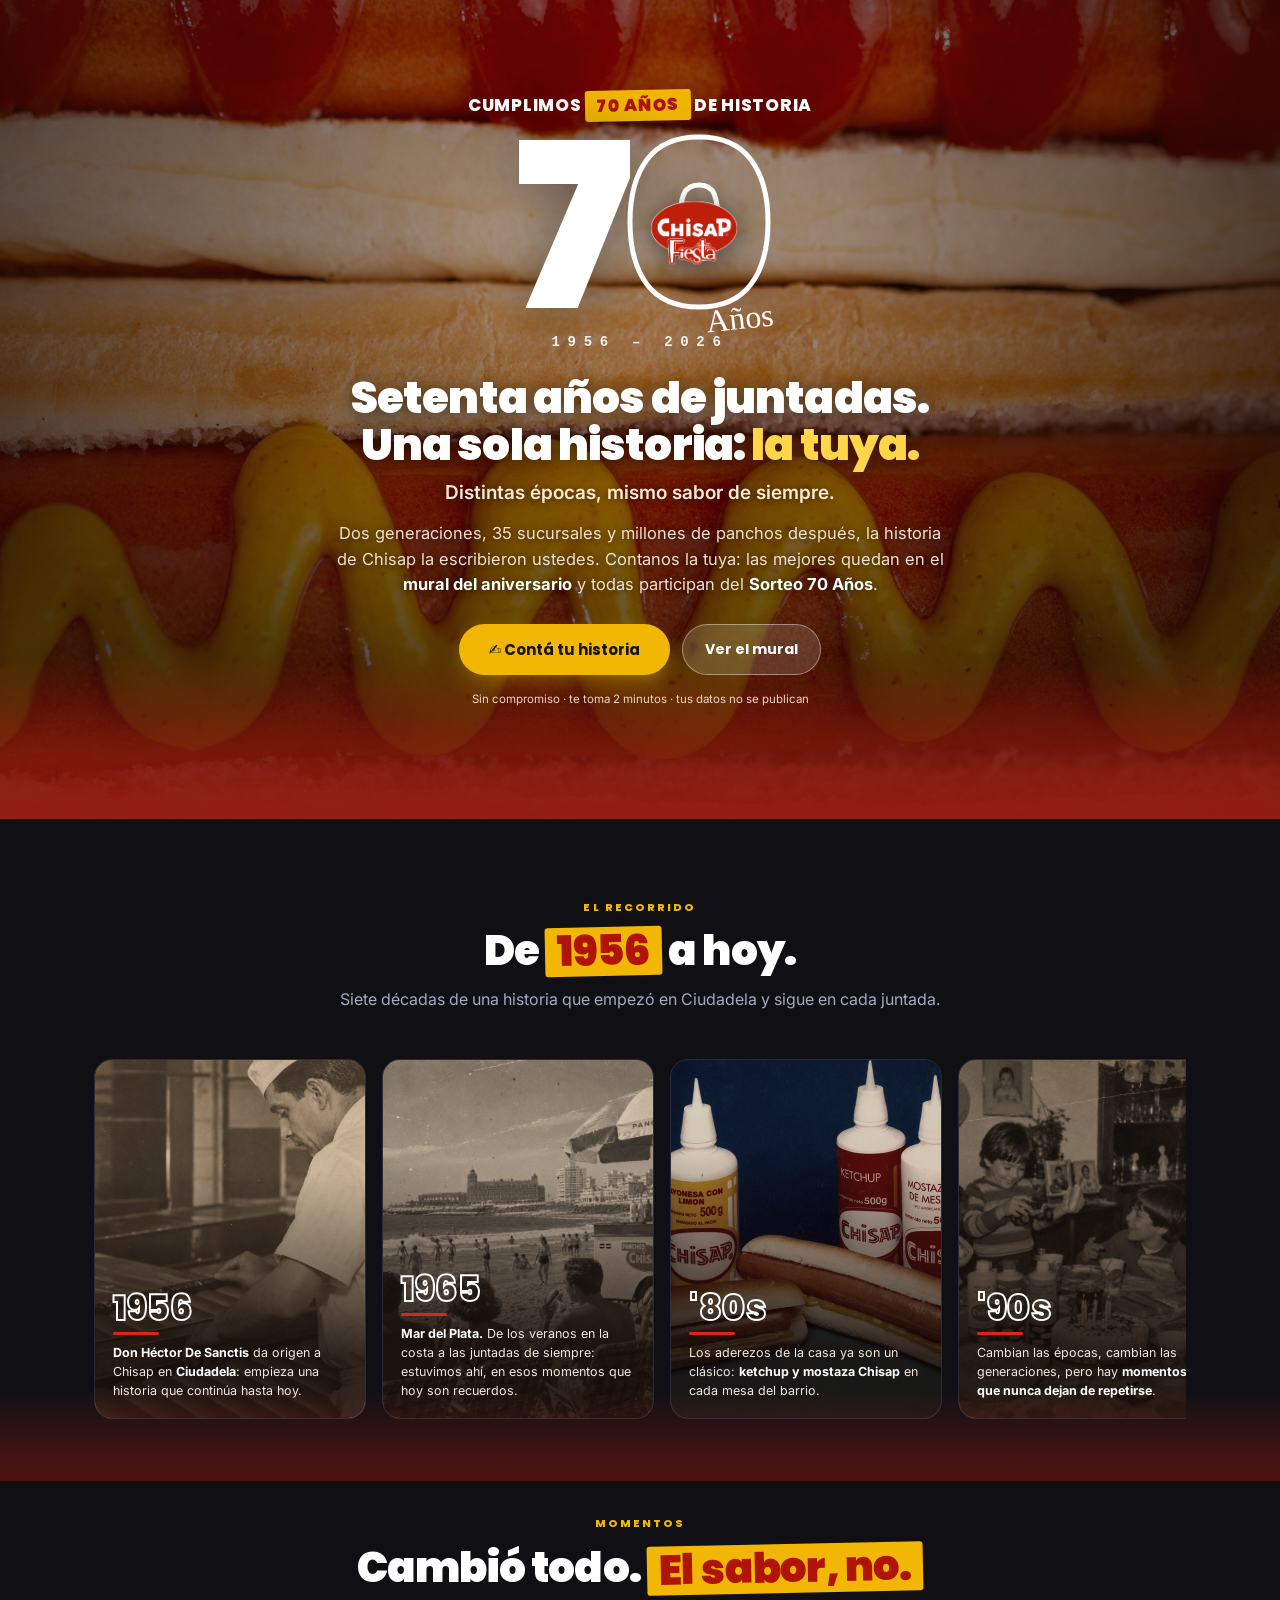
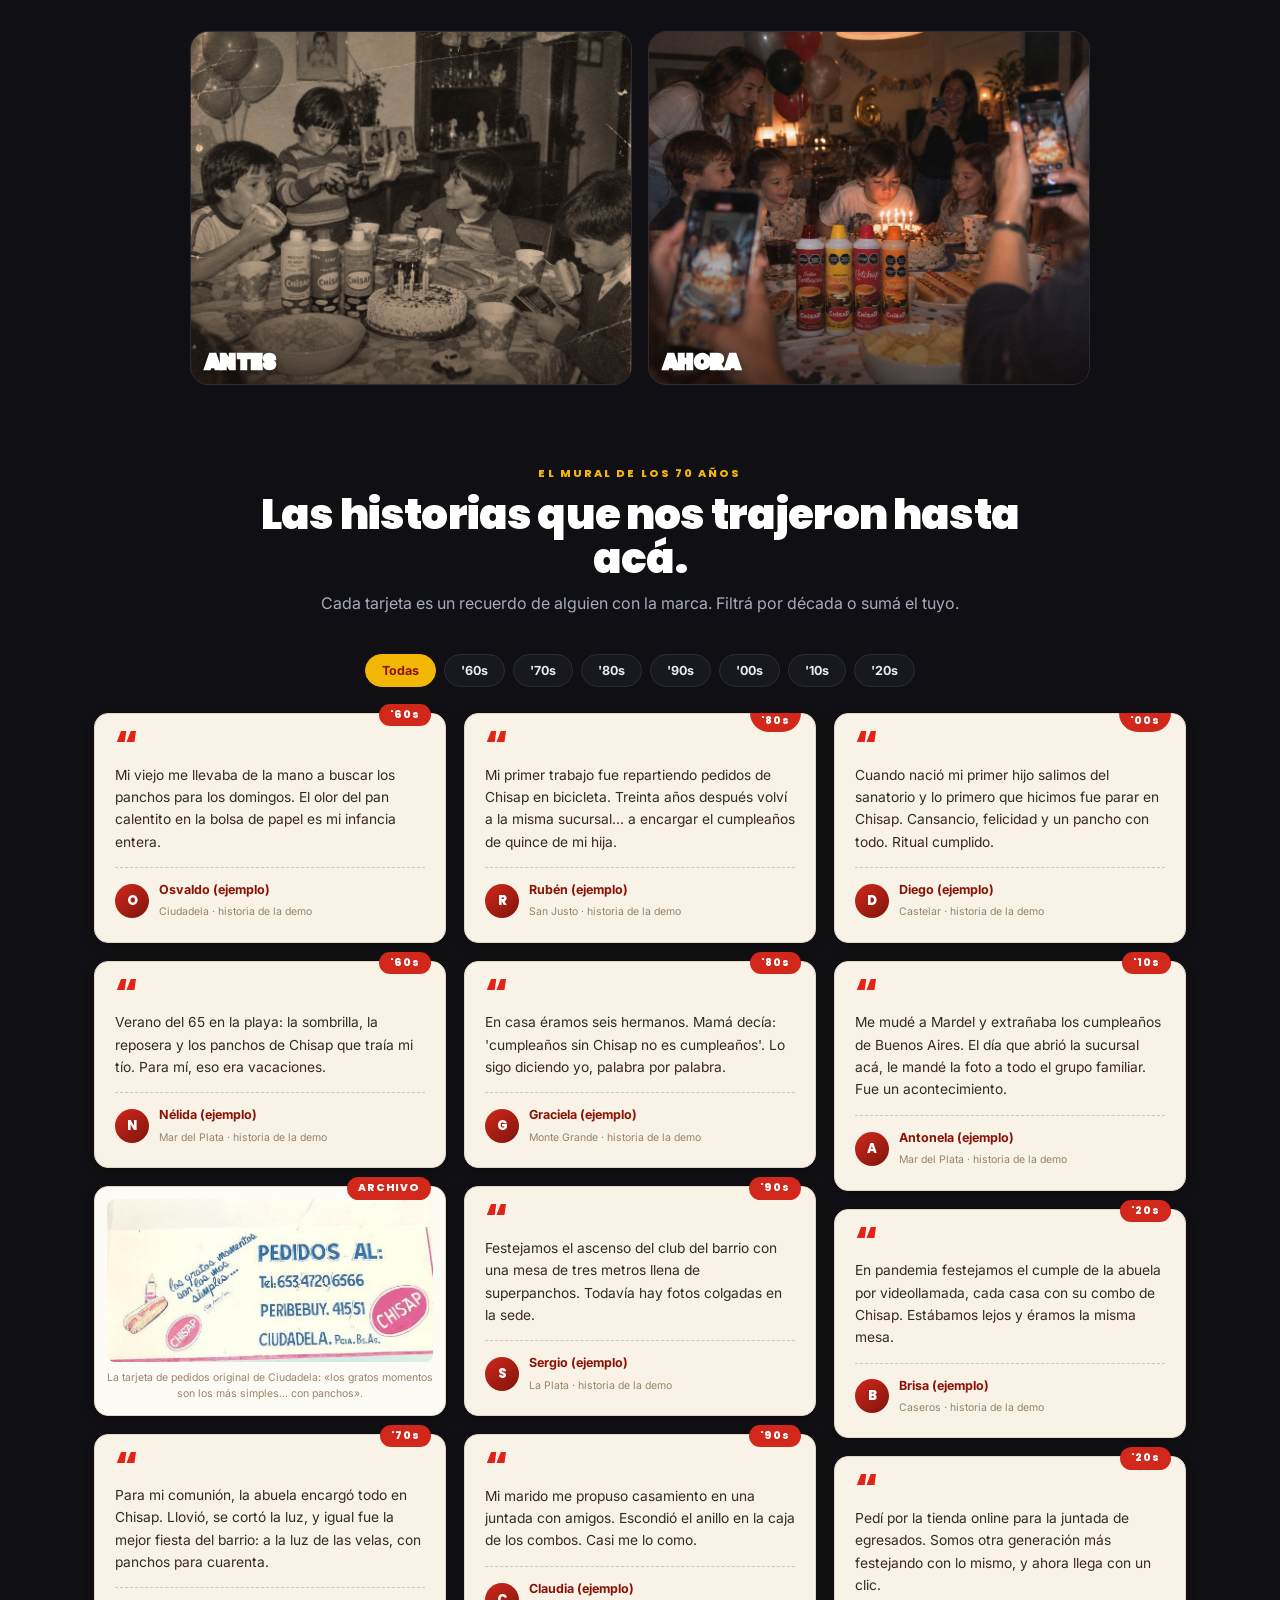
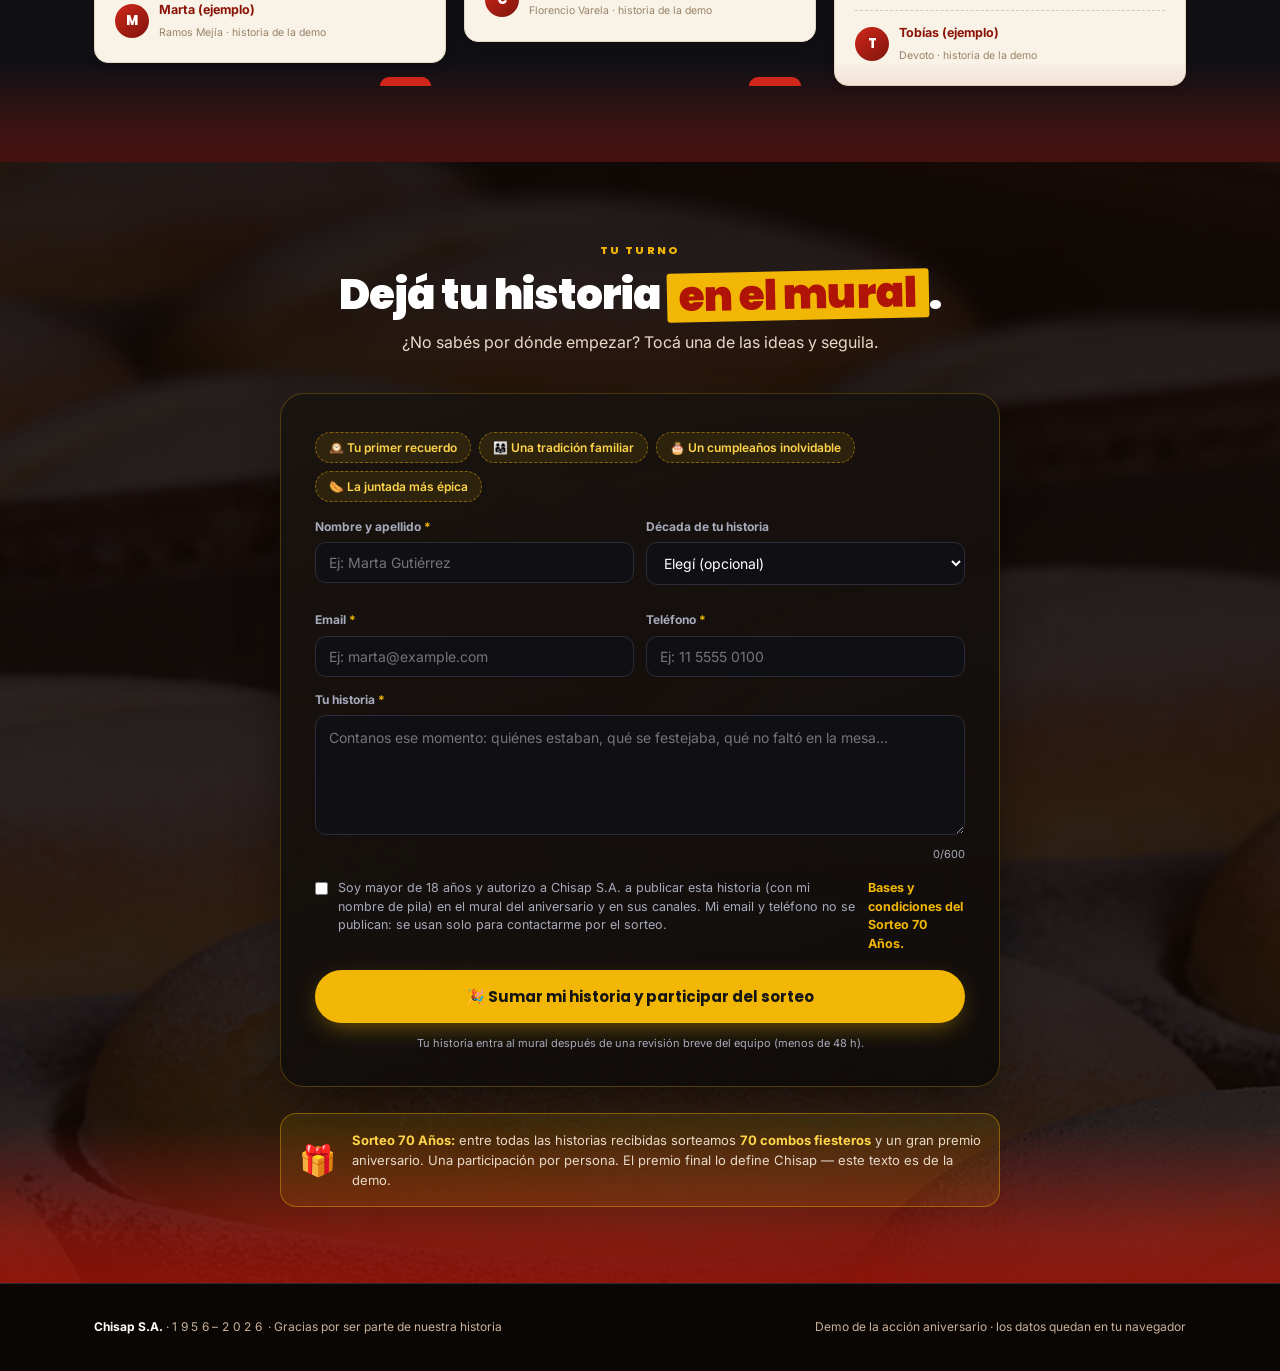
==== commit 78a79dd8: "Landing 70 años: estética de la campaña gráfica (fotos de archivo, lockup 70, resaltador amarillo, h" ====
--- a/70/index.html
+++ b/70/index.html
@@ -4,63 +4,113 @@
 <meta charset="utf-8">
 <meta name="viewport" content="width=device-width,initial-scale=1">
 <title>Chisap · 70 años — Contá tu historia</title>
-<meta name="description" content="Chisap cumple 70 años (1956–2026). Dejá tu historia con la marca, sumala al mural del aniversario y participá del Sorteo 70 Años.">
+<meta name="description" content="Chisap cumple 70 años (1956–2026). Distintas épocas, mismo sabor de siempre. Dejá tu historia con la marca, sumala al mural del aniversario y participá del Sorteo 70 Años.">
 <link rel="icon" href="../assets/logo.png">
 <link rel="stylesheet" href="../assets/brand.css">
 <style>
-/* ══════ 70 AÑOS · estética de la casa sobre brand.css ══════ */
+/* ══════ 70 AÑOS · sistema visual de la campaña (gráficas RRSS 70s) ══════
+   · fotos cálidas full-bleed con velo + DEGRADÉ ROJO al pie
+   · años/palabras clave en tipografía CONTORNO con regla roja corta
+   · RESALTADOR amarillo con texto rojo (marcador)
+   · lockup 70 blanco con el óvalo del logo dentro del cero
+   · 1956 – 2026 espaciado                                              */
 .w{max-width:1140px;margin:0 auto;padding:0 24px}
-.hero{position:relative;overflow:hidden;padding:84px 0 64px;text-align:center;
-  background:radial-gradient(1100px 620px at 50% -16%,rgba(209,40,27,.55),transparent 62%),
-             radial-gradient(640px 420px at 100% 110%,rgba(242,183,5,.12),transparent 60%),var(--fondo)}
-.hero .wm{position:absolute;font-family:var(--disp);font-weight:900;color:rgba(255,255,255,.035);
-  font-size:clamp(150px,30vw,420px);top:46%;left:50%;transform:translate(-50%,-50%);white-space:nowrap;pointer-events:none;letter-spacing:-.05em}
-.setenta{font-family:var(--disp);font-weight:900;font-size:clamp(84px,17vw,190px);line-height:.9;letter-spacing:-.05em;
-  background:linear-gradient(115deg,#FFD54A 10%,var(--oro) 45%,var(--rojo-vivo) 90%);-webkit-background-clip:text;background-clip:text;color:transparent}
-.hero h1{font-size:clamp(26px,4.6vw,46px);font-weight:900;margin:6px 0 12px;letter-spacing:-.03em}
-.hero p{color:var(--tinta3);font-size:clamp(14.5px,2vw,18px);max-width:640px;margin:0 auto}
-.anios{display:flex;gap:14px;justify-content:center;align-items:center;margin:18px 0 6px;position:relative;z-index:2}
-.anios b{font-family:var(--disp);font-weight:800;font-size:15px;color:var(--oro)}
-.anios i{width:72px;height:2px;background:linear-gradient(90deg,var(--rojo-vivo),var(--oro))}
-.sec{padding:72px 0;position:relative}
-.sec-t{max-width:760px;margin:0 auto 38px;text-align:center}
+
+/* resaltador de la campaña */
+.marca{display:inline-block;background:var(--oro);color:#B01407;font-weight:900;
+  padding:2px 12px 3px;transform:rotate(-1.2deg);border-radius:3px;white-space:nowrap}
+/* tipografía contorno */
+.outline{font-family:var(--disp);font-weight:900;color:transparent;
+  -webkit-text-stroke:2.5px #fff;letter-spacing:.02em;line-height:1}
+.outline.roja{-webkit-text-stroke-color:var(--rojo-vivo)}
+.regla-roja{width:74px;height:4px;background:var(--rojo-vivo);border-radius:2px;margin:12px 0 16px}
+.fechas{font-family:var(--mono,monospace);font-weight:600;font-size:14px;letter-spacing:.55em;color:#fff;opacity:.9}
+
+/* degradé rojo de pie de sección (sello de la campaña) */
+.fade-rojo{position:absolute;left:0;right:0;bottom:0;height:160px;pointer-events:none;
+  background:linear-gradient(180deg,transparent,rgba(195,28,15,.55) 70%,rgba(176,20,7,.75))}
+
+/* ── hero ── */
+.hero{position:relative;overflow:hidden;padding:90px 0 110px;text-align:center;color:#fff;
+  background:#1a0d08 url('img/hero-panchos.jpg') center 35%/cover no-repeat}
+.hero:before{content:'';position:absolute;inset:0;background:radial-gradient(900px 600px at 50% 30%,rgba(20,8,4,.25),rgba(20,8,4,.78) 85%)}
+.hero>.w{position:relative;z-index:2}
+.lockup{position:relative;display:inline-block;margin:6px 0 2px;filter:drop-shadow(0 6px 30px rgba(0,0,0,.45))}
+.lockup .n70{font-family:var(--disp);font-weight:900;font-size:clamp(130px,25vw,230px);line-height:.88;color:#fff;letter-spacing:-.04em}
+.lockup .cero{position:relative;display:inline-block;color:transparent;-webkit-text-stroke:5px #fff}
+.lockup .oval{position:absolute;left:50%;top:52%;transform:translate(-50%,-50%);
+  width:60%;filter:drop-shadow(0 2px 10px rgba(0,0,0,.35))}
+.lockup .anios-script{position:absolute;right:-8px;bottom:-14px;font-family:'Segoe Script','Brush Script MT',cursive;
+  font-size:clamp(20px,4vw,32px);color:#fff;transform:rotate(-6deg)}
+.hero h1{font-size:clamp(25px,4.4vw,44px);font-weight:900;margin:22px 0 10px;letter-spacing:-.02em;text-shadow:0 2px 18px rgba(0,0,0,.5)}
+.hero .tag{font-size:clamp(15px,2.2vw,19px);font-weight:600;color:#FFE9D6;text-shadow:0 1px 10px rgba(0,0,0,.6)}
+.hero .sub{color:#F4DFCE;font-size:clamp(14px,1.9vw,16.5px);max-width:620px;margin:14px auto 0;text-shadow:0 1px 8px rgba(0,0,0,.6)}
+.hero .sub b{color:#fff}
+.kicker{font-family:var(--disp);font-weight:800;font-size:clamp(13px,2vw,17px);letter-spacing:.04em;text-transform:uppercase}
+
+/* ── secciones ── */
+.sec{padding:76px 0;position:relative}
+.sec-t{max-width:780px;margin:0 auto 38px;text-align:center}
 .sec-t h2{font-size:clamp(26px,4.4vw,42px);font-weight:900;margin:10px 0}
 .sec-t p{color:var(--tinta3);font-size:16px}
 
-/* ── línea de décadas ── */
-.decadas{display:flex;gap:10px;overflow-x:auto;padding:8px 2px 18px;scrollbar-width:thin}
-.dec{flex:0 0 auto;background:var(--sup);border:1px solid var(--linea);border-radius:16px;padding:16px 18px;min-width:168px;transition:var(--t)}
-.dec:hover{transform:translateY(-3px);border-color:rgba(242,183,5,.45)}
-.dec b{font-family:var(--disp);font-weight:900;font-size:22px;color:var(--oro);display:block}
-.dec span{font-size:12px;color:var(--tinta3);line-height:1.4;display:block;margin-top:5px}
-
-/* ── mural ── */
+/* ── décadas: placas fotográficas de archivo ── */
+.decadas{display:flex;gap:16px;overflow-x:auto;padding:10px 4px 22px;scrollbar-width:thin;scroll-snap-type:x proximity}
+.dec{flex:0 0 272px;scroll-snap-align:start;position:relative;border-radius:18px;overflow:hidden;
+  border:1px solid var(--linea);min-height:360px;display:flex;align-items:flex-end;transition:var(--t);background:#201510}
+.dec:hover{transform:translateY(-4px)}
+.dec .ph{position:absolute;inset:0;background-size:cover;background-position:center;filter:sepia(.25) saturate(.9)}
+.dec.hoy .ph{filter:none}
+.dec:after{content:'';position:absolute;inset:0;background:linear-gradient(185deg,rgba(15,8,5,.18) 30%,rgba(15,8,5,.86) 78%)}
+.dec .tx{position:relative;z-index:2;padding:18px}
+.dec .anio{font-size:34px;display:block;-webkit-text-stroke-width:2px}
+.dec .rr{width:46px;height:3px;background:var(--rojo-vivo);border-radius:2px;margin:7px 0 9px}
+.dec p{font-size:12.5px;color:#F2E7DC;line-height:1.5}
+.dec p b{color:#fff}
+
+/* ── mural: papel de recuerdos ── */
 .filtros-mural{display:flex;gap:8px;flex-wrap:wrap;justify-content:center;margin-bottom:26px}
 .fbtn{background:var(--sup);border:1px solid var(--linea);color:var(--tinta2);font-family:inherit;font-weight:700;
   font-size:12.5px;padding:8px 16px;border-radius:99px;cursor:pointer;transition:var(--t)}
 .fbtn:hover{border-color:rgba(242,183,5,.5)}
-.fbtn.act{background:var(--oro);color:#111;border-color:var(--oro)}
+.fbtn.act{background:var(--oro);color:#8A1206;border-color:var(--oro)}
 .mural{columns:3;column-gap:18px}
 @media(max-width:960px){.mural{columns:2}}
 @media(max-width:620px){.mural{columns:1}}
-.historia{break-inside:avoid;background:var(--sup);border:1px solid var(--linea);border-radius:18px;
-  padding:20px;margin:0 0 18px;position:relative;transition:var(--t)}
-.historia:hover{transform:translateY(-3px);border-color:rgba(242,183,5,.4)}
+.historia{break-inside:avoid;background:#F8F2E7;color:#241812;border:1px solid #E4D7C3;border-radius:14px;
+  padding:20px;margin:0 0 18px;position:relative;transition:var(--t);box-shadow:0 2px 10px rgba(0,0,0,.25)}
+.historia:hover{transform:translateY(-3px) rotate(.3deg)}
 .historia .dec-tag{position:absolute;top:-10px;right:14px;background:var(--rojo);color:#fff;font-family:var(--disp);
   font-weight:800;font-size:10.5px;letter-spacing:.08em;padding:3px 11px;border-radius:99px}
-.historia .comillas{font-family:var(--disp);font-weight:900;font-size:34px;color:var(--oro);line-height:.6;display:block;margin-bottom:8px}
-.historia p{font-size:13.8px;color:var(--tinta2);line-height:1.6}
-.historia .quien{display:flex;gap:10px;align-items:center;margin-top:14px;padding-top:12px;border-top:1px solid var(--linea)}
+.historia .comillas{font-family:var(--disp);font-weight:900;font-size:36px;color:var(--rojo-vivo);line-height:.6;display:block;margin-bottom:8px}
+.historia p{font-size:13.8px;color:#3A2A1E;line-height:1.62}
+.historia .quien{display:flex;gap:10px;align-items:center;margin-top:14px;padding-top:12px;border-top:1px dashed #D8C7AE}
 .historia .ava{width:34px;height:34px;border-radius:50%;background:linear-gradient(140deg,var(--rojo),var(--rojo-osc));
   display:grid;place-items:center;font-family:var(--disp);font-weight:800;font-size:13px;color:#fff;flex:0 0 auto}
-.historia .quien b{font-size:12.5px;display:block}
-.historia .quien small{font-size:10.5px;color:var(--tinta3)}
-.historia.revision{border-style:dashed;border-color:rgba(242,183,5,.5)}
-.historia .rev-tag{position:absolute;top:-10px;left:14px;background:var(--oro);color:#111;font-family:var(--disp);
+.historia .quien b{font-size:12.5px;display:block;color:#8A1206}
+.historia .quien small{font-size:10.5px;color:#9A8468}
+.historia.revision{border:1.5px dashed var(--oro-osc);background:#FFF8E4}
+.historia .rev-tag{position:absolute;top:-10px;left:14px;background:var(--oro);color:#8A1206;font-family:var(--disp);
   font-weight:800;font-size:10px;letter-spacing:.06em;padding:3px 10px;border-radius:99px}
+.historia.archivo{padding:12px;background:#FDFBF6}
+.historia.archivo img{width:100%;border-radius:8px;display:block}
+.historia.archivo small{display:block;text-align:center;color:#9A8468;font-size:10.5px;margin-top:8px}
+
+/* ── momentos: antes / ahora ── */
+.momentos{display:grid;grid-template-columns:1fr 1fr;gap:16px;max-width:900px;margin:0 auto}
+@media(max-width:680px){.momentos{grid-template-columns:1fr}}
+.mom{position:relative;border-radius:18px;overflow:hidden;border:1px solid var(--linea);aspect-ratio:5/4}
+.mom img{width:100%;height:100%;object-fit:cover;display:block}
+.mom.sep img{filter:sepia(.3) saturate(.85)}
+.mom span{position:absolute;left:14px;bottom:12px;z-index:2}
+.mom:after{content:'';position:absolute;inset:0;background:linear-gradient(190deg,transparent 55%,rgba(15,8,5,.7))}
+.mom span{font-family:var(--disp);font-weight:900;font-size:22px;color:#fff;text-shadow:0 2px 10px rgba(0,0,0,.6)}
 
 /* ── form ── */
-.panel{background:linear-gradient(160deg,var(--sup2),#15151b);border:1px solid var(--linea);border-radius:24px;
+.sec-form{position:relative;background:#140B07 url('img/panes-hoy.jpg') center/cover no-repeat}
+.sec-form:before{content:'';position:absolute;inset:0;background:rgba(18,9,5,.88)}
+.sec-form>.w{position:relative;z-index:2}
+.panel{background:linear-gradient(160deg,rgba(26,20,16,.96),rgba(16,12,10,.97));border:1px solid rgba(242,183,5,.25);border-radius:24px;
   padding:34px;max-width:720px;margin:0 auto;box-shadow:var(--sombra)}
 .campo{margin-bottom:14px}
 .campo label{display:block;font-size:12px;font-weight:700;color:var(--tinta3);margin-bottom:6px}
@@ -68,6 +118,8 @@
 .campo input,.campo textarea,.campo select{width:100%}
 textarea{min-height:120px;resize:vertical;font-family:inherit;line-height:1.55}
 .contador{font-size:11px;color:var(--tinta3);text-align:right;margin-top:4px}
+.fgrid{display:grid;grid-template-columns:1fr 1fr;gap:12px}
+@media(max-width:560px){.fgrid{grid-template-columns:1fr}}
 .prompts{display:flex;gap:8px;flex-wrap:wrap;margin:4px 0 16px}
 .prompt{background:rgba(242,183,5,.1);border:1px dashed rgba(242,183,5,.45);color:var(--oro-claro);
   font-family:inherit;font-size:12px;font-weight:600;padding:7px 13px;border-radius:99px;cursor:pointer;transition:var(--t)}
@@ -75,14 +127,14 @@
 .consent{display:flex;gap:10px;align-items:flex-start;font-size:12.5px;color:var(--tinta3);margin:16px 0;cursor:pointer;line-height:1.5}
 .consent input{width:auto;margin-top:3px;accent-color:var(--oro)}
 .err-msg{color:var(--rojo-luz);font-size:12.5px;margin-top:10px;display:none}
-.sorteo{display:flex;gap:16px;align-items:center;background:rgba(242,183,5,.08);border:1px solid rgba(242,183,5,.35);
-  border-radius:16px;padding:16px 18px;margin:26px auto 0;max-width:720px}
+.sorteo{display:flex;gap:16px;align-items:center;background:rgba(242,183,5,.1);border:1px solid rgba(242,183,5,.4);
+  border-radius:16px;padding:16px 18px;margin:26px auto 0;max-width:720px;position:relative;z-index:2}
 .sorteo .e{font-size:30px}
 .sorteo b{color:var(--oro-claro)}
-.sorteo p{font-size:13px;color:var(--tinta3)}
+.sorteo p{font-size:13px;color:#E8D9C8}
 .gracias{text-align:center;padding:10px 0}
 .gracias .tick{font-size:52px}
-.pie70{background:#0A0A0E;border-top:1px solid var(--linea);padding:32px 0;color:var(--tinta3);font-size:12px}
+.pie70{background:#0A0604;border-top:1px solid var(--linea);padding:34px 0;color:#C9B29B;font-size:12px;position:relative}
 .err{border-color:var(--rojo-vivo)!important;animation:shake .35s}
 @keyframes shake{0%,100%{transform:none}25%{transform:translateX(-5px)}75%{transform:translateX(5px)}}
 .confetti{position:fixed;width:9px;height:9px;top:-12px;z-index:300;animation:caer 2.8s linear forwards;pointer-events:none}
@@ -91,40 +143,67 @@
 </head>
 <body>
 
-<!-- ══════════ HERO ══════════ -->
+<!-- ══════════ HERO · lockup de la campaña sobre macro de panchos ══════════ -->
 <header class="hero">
-  <div class="wm">1956</div>
-  <div class="w" style="position:relative;z-index:2">
-    <img src="../assets/logo.png" alt="Chisap Fiesta" style="height:56px;margin:0 auto 14px">
-    <div class="anios"><b>1956</b><i></i><span class="setenta">70</span><i></i><b>2026</b></div>
-    <h1>Setenta años de juntadas.<br>Una sola historia: <em style="font-style:normal;color:var(--oro)">la tuya.</em></h1>
-    <p>Tres generaciones, 35 sucursales y millones de panchos después, la historia de Chisap la escribieron ustedes. Contanos la tuya: las mejores quedan en el mural del aniversario y todas participan del <b style="color:var(--tinta)">Sorteo 70 Años</b>.</p>
-    <div style="display:flex;gap:12px;justify-content:center;flex-wrap:wrap;margin-top:28px">
+  <div class="w">
+    <div class="kicker">Cumplimos <span class="marca">70 años</span> de historia</div>
+    <div class="lockup">
+      <span class="n70">7<span class="cero">0<img class="oval" src="../assets/logo.png" alt="Chisap"></span></span>
+      <span class="anios-script">Años</span>
+    </div>
+    <div class="fechas">1956&nbsp;–&nbsp;2026</div>
+    <h1>Setenta años de juntadas.<br>Una sola historia: <em style="font-style:normal;color:var(--oro-claro)">la tuya.</em></h1>
+    <p class="tag">Distintas épocas, mismo sabor de siempre.</p>
+    <p class="sub">Dos generaciones, 35 sucursales y millones de panchos después, la historia de Chisap la escribieron ustedes. Contanos la tuya: las mejores quedan en el <b>mural del aniversario</b> y todas participan del <b>Sorteo 70 Años</b>.</p>
+    <div style="display:flex;gap:12px;justify-content:center;flex-wrap:wrap;margin-top:26px">
       <a class="btn btn-oro" style="font-size:15px;padding:14px 30px" href="#contar">✍️ Contá tu historia</a>
-      <a class="btn btn-ghost" href="#mural">Ver el mural</a>
-    </div>
-    <p style="font-size:11.5px;margin-top:16px">Sin compromiso · te toma 2 minutos · tus datos no se publican</p>
-  </div>
+      <a class="btn" style="background:rgba(255,255,255,.14);color:#fff;border:1px solid rgba(255,255,255,.4)" href="#mural">Ver el mural</a>
+    </div>
+    <p style="font-size:11.5px;margin-top:16px;color:#EBD6C2">Sin compromiso · te toma 2 minutos · tus datos no se publican</p>
+  </div>
+  <div class="fade-rojo"></div>
 </header>
 
-<!-- ══════════ DÉCADAS ══════════ -->
-<section class="sec" style="padding-bottom:30px">
+<!-- ══════════ DÉCADAS · placas de archivo con hechos reales ══════════ -->
+<section class="sec" style="padding-bottom:40px">
   <div class="w">
     <div class="sec-t">
       <span class="ojo">El recorrido</span>
-      <h2>Siete décadas de fiesta.</h2>
-    </div>
-    <div class="decadas" id="decadas">
-      <div class="dec"><b>1956</b><span>Nace Chisap: una familia, una receta y un barrio que empezó a festejar distinto.</span></div>
-      <div class="dec"><b>'60s</b><span>El pancho de Chisap se vuelve el clásico de los cumpleaños del barrio.</span></div>
-      <div class="dec"><b>'70s</b><span>Primera fábrica propia: panificados que salen calientes a la calle.</span></div>
-      <div class="dec"><b>'80s</b><span>La segunda generación toma la posta y nacen los combos para juntadas.</span></div>
-      <div class="dec"><b>'90s</b><span>Chisap Fiesta: la marca se viste de rojo y oro y cruza el conurbano.</span></div>
-      <div class="dec"><b>'00s</b><span>Producción propia de aderezos: ocho sabores de la casa.</span></div>
-      <div class="dec"><b>'10s</b><span>La red de sucursales se expande; tercera generación al frente.</span></div>
-      <div class="dec"><b>'20s</b><span>Tienda online, 35 sucursales y una comunidad que no para de crecer.</span></div>
-    </div>
-    <p style="text-align:center;font-size:11px;color:var(--tinta3)">Hitos ilustrativos de la demo — el contenido final lo valida Chisap.</p>
+      <h2>De <span class="marca">1956</span> a hoy.</h2>
+      <p>Siete décadas de una historia que empezó en Ciudadela y sigue en cada juntada.</p>
+    </div>
+    <div class="decadas">
+      <div class="dec"><div class="ph" style="background-image:url('img/1956-fabrica.jpg')"></div><div class="tx">
+        <span class="outline anio">1956</span><div class="rr"></div>
+        <p><b>Don Héctor De Sanctis</b> da origen a Chisap en <b>Ciudadela</b>: empieza una historia que continúa hasta hoy.</p></div></div>
+      <div class="dec"><div class="ph" style="background-image:url('img/1965-mardel.jpg')"></div><div class="tx">
+        <span class="outline anio">1965</span><div class="rr"></div>
+        <p><b>Mar del Plata.</b> De los veranos en la costa a las juntadas de siempre: estuvimos ahí, en esos momentos que hoy son recuerdos.</p></div></div>
+      <div class="dec"><div class="ph" style="background-image:url('img/aderezos-retro.jpg')"></div><div class="tx">
+        <span class="outline anio">'80s</span><div class="rr"></div>
+        <p>Los aderezos de la casa ya son un clásico: <b>ketchup y mostaza Chisap</b> en cada mesa del barrio.</p></div></div>
+      <div class="dec"><div class="ph" style="background-image:url('img/cumple-vintage.jpg')"></div><div class="tx">
+        <span class="outline anio">'90s</span><div class="rr"></div>
+        <p>Cambian las épocas, cambian las generaciones, pero hay <b>momentos que nunca dejan de repetirse</b>.</p></div></div>
+      <div class="dec hoy"><div class="ph" style="background-image:url('img/fachada-hoy.jpg')"></div><div class="tx">
+        <span class="outline anio">HOY</span><div class="rr"></div>
+        <p><span class="marca" style="font-size:12px;padding:1px 8px 2px">3 fábricas en 1</span><br>La única fábrica en Sudamérica que hace el pancho completo: <b>viena, pan y aderezos</b>. Renovamos la imagen sin perder la esencia.</p></div></div>
+    </div>
+  </div>
+  <div class="fade-rojo" style="height:90px;opacity:.5"></div>
+</section>
+
+<!-- ══════════ MOMENTOS · antes y ahora ══════════ -->
+<section class="sec" style="padding-top:30px;padding-bottom:40px">
+  <div class="w">
+    <div class="sec-t">
+      <span class="ojo">Momentos</span>
+      <h2>Cambió todo. <span class="marca">El sabor, no.</span></h2>
+    </div>
+    <div class="momentos">
+      <div class="mom sep"><img src="img/cumple-vintage.jpg" alt="Cumpleaños familiar de otra época, con torta y productos Chisap"><span class="outline" style="font-size:20px">ANTES</span></div>
+      <div class="mom"><img src="img/cumple-hoy.jpg" alt="Cumpleaños de hoy con productos Chisap en la mesa"><span class="outline" style="font-size:20px">AHORA</span></div>
+    </div>
   </div>
 </section>
 
@@ -134,20 +213,21 @@
     <div class="sec-t">
       <span class="ojo">El mural de los 70 años</span>
       <h2>Las historias que nos trajeron hasta acá.</h2>
-      <p>Cada tarjeta es un recuerdo real de alguien con la marca. Filtrá por década o sumá el tuyo.</p>
+      <p>Cada tarjeta es un recuerdo de alguien con la marca. Filtrá por década o sumá el tuyo.</p>
     </div>
     <div class="filtros-mural" id="filtros"></div>
     <div class="mural" id="muralGrid"></div>
   </div>
+  <div class="fade-rojo" style="height:100px;opacity:.45"></div>
 </section>
 
 <!-- ══════════ FORMULARIO ══════════ -->
-<section class="sec" id="contar" style="background:var(--sup);border-top:1px solid var(--linea);border-bottom:1px solid var(--linea)">
-  <div class="w">
-    <div class="sec-t">
+<section class="sec sec-form" id="contar">
+  <div class="w">
+    <div class="sec-t" style="position:relative;z-index:2">
       <span class="ojo">Tu turno</span>
-      <h2>Dejá tu historia en el mural.</h2>
-      <p>¿No sabés por dónde empezar? Tocá una de las ideas y seguila.</p>
+      <h2 style="color:#fff">Dejá tu historia <span class="marca">en el mural</span>.</h2>
+      <p style="color:#E8D9C8">¿No sabés por dónde empezar? Tocá una de las ideas y seguila.</p>
     </div>
 
     <div class="panel" id="panelForm">
@@ -157,7 +237,7 @@
         <button type="button" class="prompt" data-t="El cumpleaños que nunca me voy a olvidar fue ">🎂 Un cumpleaños inolvidable</button>
         <button type="button" class="prompt" data-t="La juntada más épica con Chisap fue ">🌭 La juntada más épica</button>
       </div>
-      <div class="g c2" style="display:grid;grid-template-columns:1fr 1fr;gap:12px">
+      <div class="fgrid">
         <div class="campo"><label>Nombre y apellido <b>*</b></label><input id="f_nombre" autocomplete="name" placeholder="Ej: Marta Gutiérrez"></div>
         <div class="campo"><label>Década de tu historia</label>
           <select id="f_decada"><option value="">Elegí (opcional)</option><option>'60s</option><option>'70s</option><option>'80s</option><option>'90s</option><option>'00s</option><option>'10s</option><option>'20s</option></select></div>
@@ -180,11 +260,12 @@
       <p><b>Sorteo 70 Años:</b> entre todas las historias recibidas sorteamos <b>70 combos fiesteros</b> y un gran premio aniversario. Una participación por persona. El premio final lo define Chisap — este texto es de la demo.</p>
     </div>
   </div>
+  <div class="fade-rojo"></div>
 </section>
 
 <footer class="pie70">
   <div class="w" style="display:flex;justify-content:space-between;gap:14px;flex-wrap:wrap;align-items:center">
-    <span><b style="color:#fff">Chisap S.A.</b> · 1956–2026 · 70 años</span>
+    <span><b style="color:#fff">Chisap S.A.</b> · <span style="letter-spacing:.3em">1956–2026</span> · Gracias por ser parte de nuestra historia</span>
     <span>Demo de la acción aniversario · los datos quedan en tu navegador</span>
   </div>
 </footer>
@@ -193,10 +274,11 @@
 "use strict";
 /* ══════ datos ══════
    Historias sembradas (FICTICIAS, para la demo: prueba social del mural).
-   En producción: las entradas van a un endpoint/planilla y pasan por moderación
-   antes de publicarse; el consentimiento queda registrado con fecha y texto. */
+   En producción: las entradas van a un endpoint/planilla, pasan por moderación
+   antes de publicarse y el consentimiento queda registrado con fecha y texto. */
 var SEMBRADAS = [
   { d: "'60s", n: "Osvaldo", de: "Ciudadela", t: "Mi viejo me llevaba de la mano a buscar los panchos para los domingos. El olor del pan calentito en la bolsa de papel es mi infancia entera." },
+  { d: "'60s", n: "Nélida", de: "Mar del Plata", t: "Verano del 65 en la playa: la sombrilla, la reposera y los panchos de Chisap que traía mi tío. Para mí, eso era vacaciones." },
   { d: "'70s", n: "Marta", de: "Ramos Mejía", t: "Para mi comunión, la abuela encargó todo en Chisap. Llovió, se cortó la luz, y igual fue la mejor fiesta del barrio: a la luz de las velas, con panchos para cuarenta." },
   { d: "'80s", n: "Rubén", de: "San Justo", t: "Mi primer trabajo fue repartiendo pedidos de Chisap en bicicleta. Treinta años después volví a la misma sucursal… a encargar el cumpleaños de quince de mi hija." },
   { d: "'80s", n: "Graciela", de: "Monte Grande", t: "En casa éramos seis hermanos. Mamá decía: 'cumpleaños sin Chisap no es cumpleaños'. Lo sigo diciendo yo, palabra por palabra." },
@@ -205,7 +287,7 @@
   { d: "'00s", n: "Diego", de: "Castelar", t: "Cuando nació mi primer hijo salimos del sanatorio y lo primero que hicimos fue parar en Chisap. Cansancio, felicidad y un pancho con todo. Ritual cumplido." },
   { d: "'10s", n: "Antonela", de: "Mar del Plata", t: "Me mudé a Mardel y extrañaba los cumpleaños de Buenos Aires. El día que abrió la sucursal acá, le mandé la foto a todo el grupo familiar. Fue un acontecimiento." },
   { d: "'20s", n: "Brisa", de: "Caseros", t: "En pandemia festejamos el cumple de la abuela por videollamada, cada casa con su combo de Chisap. Estábamos lejos y éramos la misma mesa." },
-  { d: "'20s", n: "Tobías", de: "Devoto", t: "Pedí por la tienda online para la juntada de egresados. Somos la tercera generación que festeja con lo mismo, y ahora llega con un clic." }
+  { d: "'20s", n: "Tobías", de: "Devoto", t: "Pedí por la tienda online para la juntada de egresados. Somos otra generación más festejando con lo mismo, y ahora llega con un clic." }
 ];
 var LS = "chisap_70_historias";
 
@@ -222,12 +304,17 @@
     '<div class="quien"><div class="ava">' + esc(ini) + '</div><div><b>' + esc(h.n) + (propia ? "" : " (ejemplo)") + "</b>" +
     '<small>' + esc(h.de || "") + (propia ? " · recién enviada" : " · historia de la demo") + "</small></div></div></article>";
 }
+var CARD_ARCHIVO = '<article class="historia archivo"><span class="dec-tag">ARCHIVO</span>' +
+  '<img src="img/tarjeta-1956.jpg" alt="Tarjeta original de pedidos de Chisap, Ciudadela, años 50">' +
+  '<small>La tarjeta de pedidos original de Ciudadela: «los gratos momentos son los más simples… con panchos».</small></article>';
 function pintarMural(){
   var todas = SEMBRADAS.map(function (h) { return { h: h, p: false }; })
     .concat(propias().map(function (h) { return { h: h, p: true }; }));
   var vis = todas.filter(function (x) { return filtroAct === "todas" || x.h.d === filtroAct; });
-  document.getElementById("muralGrid").innerHTML = vis.length
-    ? vis.map(function (x) { return card(x.h, x.p); }).join("")
+  var html = vis.map(function (x) { return card(x.h, x.p); });
+  if (filtroAct === "todas" || filtroAct === "'60s") html.splice(Math.min(2, html.length), 0, CARD_ARCHIVO);
+  document.getElementById("muralGrid").innerHTML = html.length
+    ? html.join("")
     : '<p style="color:var(--tinta3);text-align:center;column-span:all">Todavía no hay historias de esa década — la tuya puede ser la primera.</p>';
 }
 function pintarFiltros(){
@@ -271,12 +358,12 @@
 
   document.getElementById("panelForm").innerHTML =
     '<div class="gracias"><div class="tick">🎉</div>' +
-    '<h3 style="font-family:var(--disp);font-weight:900;font-size:24px;margin:10px 0">¡Gracias, ' + esc(h.n) + "!</h3>" +
-    '<p style="color:var(--tinta3);font-size:14px;max-width:440px;margin:0 auto">Tu historia quedó <b style="color:var(--oro)">en revisión</b> (ya la podés ver marcada en el mural). Si el equipo la aprueba, se publica en menos de 48 h. Y ya estás participando del <b style="color:var(--oro)">Sorteo 70 Años</b> — te avisamos por email o WhatsApp.</p>' +
+    '<h3 style="font-family:var(--disp);font-weight:900;font-size:24px;margin:10px 0;color:#fff">¡Gracias, ' + esc(h.n) + ', <span class="marca" style="font-size:19px">por ser parte de nuestra historia</span>!</h3>' +
+    '<p style="color:#E8D9C8;font-size:14px;max-width:440px;margin:0 auto">Tu historia quedó <b style="color:var(--oro)">en revisión</b> (ya la podés ver marcada en el mural). Si el equipo la aprueba, se publica en menos de 48 h. Y ya estás participando del <b style="color:var(--oro)">Sorteo 70 Años</b> — te avisamos por email o WhatsApp.</p>' +
     '<a class="btn btn-ghost" style="margin-top:20px" href="#mural">Ver mi historia en el mural ↑</a></div>';
   filtroAct = "todas"; pintarFiltros(); pintarMural();
   if (!matchMedia("(prefers-reduced-motion: reduce)").matches) {
-    var cols = ["#F2B705", "#E2231A", "#25D366", "#FFD54A", "#7B95FF"];
+    var cols = ["#F2B705", "#E2231A", "#FFFFFF", "#FFD54A", "#C31C0F"];
     for (var i = 0; i < 70; i++) { var c = document.createElement("div"); c.className = "confetti";
       c.style.left = Math.random() * 100 + "vw"; c.style.background = cols[i % cols.length];
       c.style.animationDelay = Math.random() * .8 + "s"; document.body.appendChild(c);
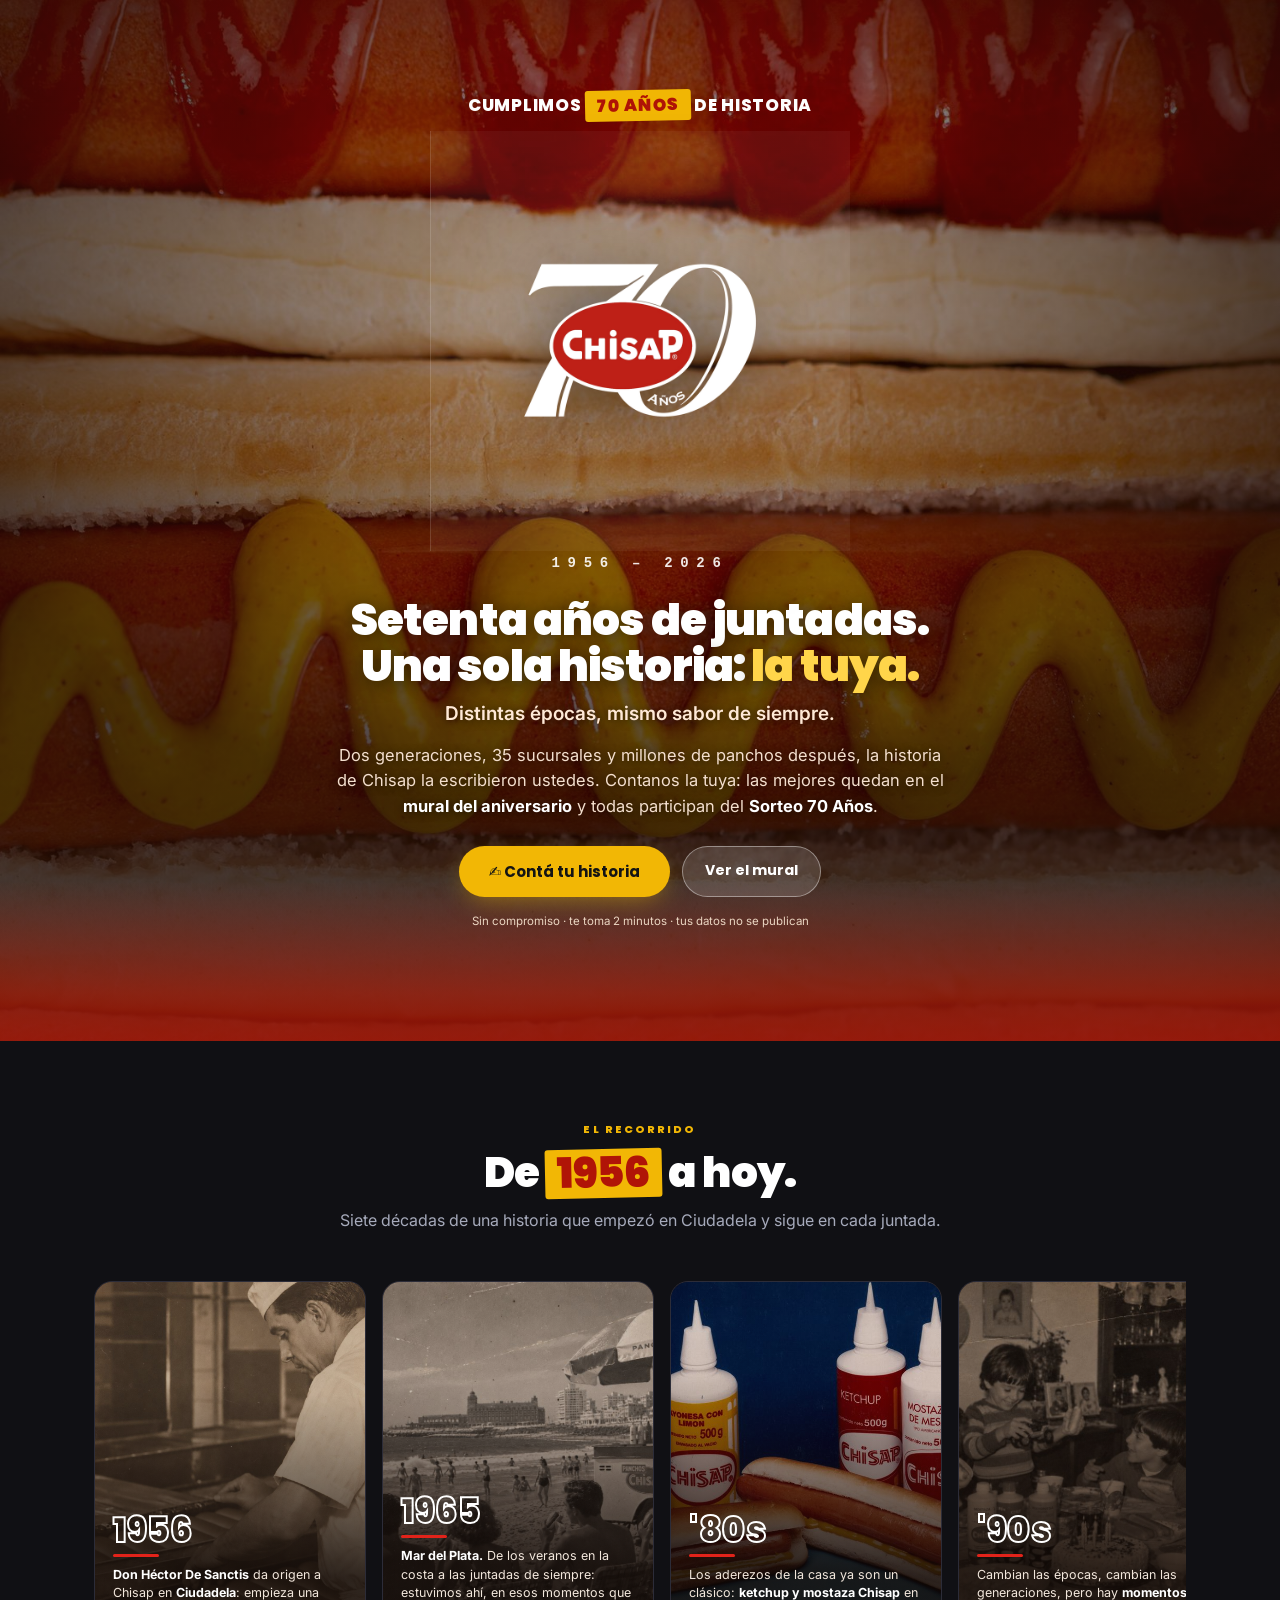
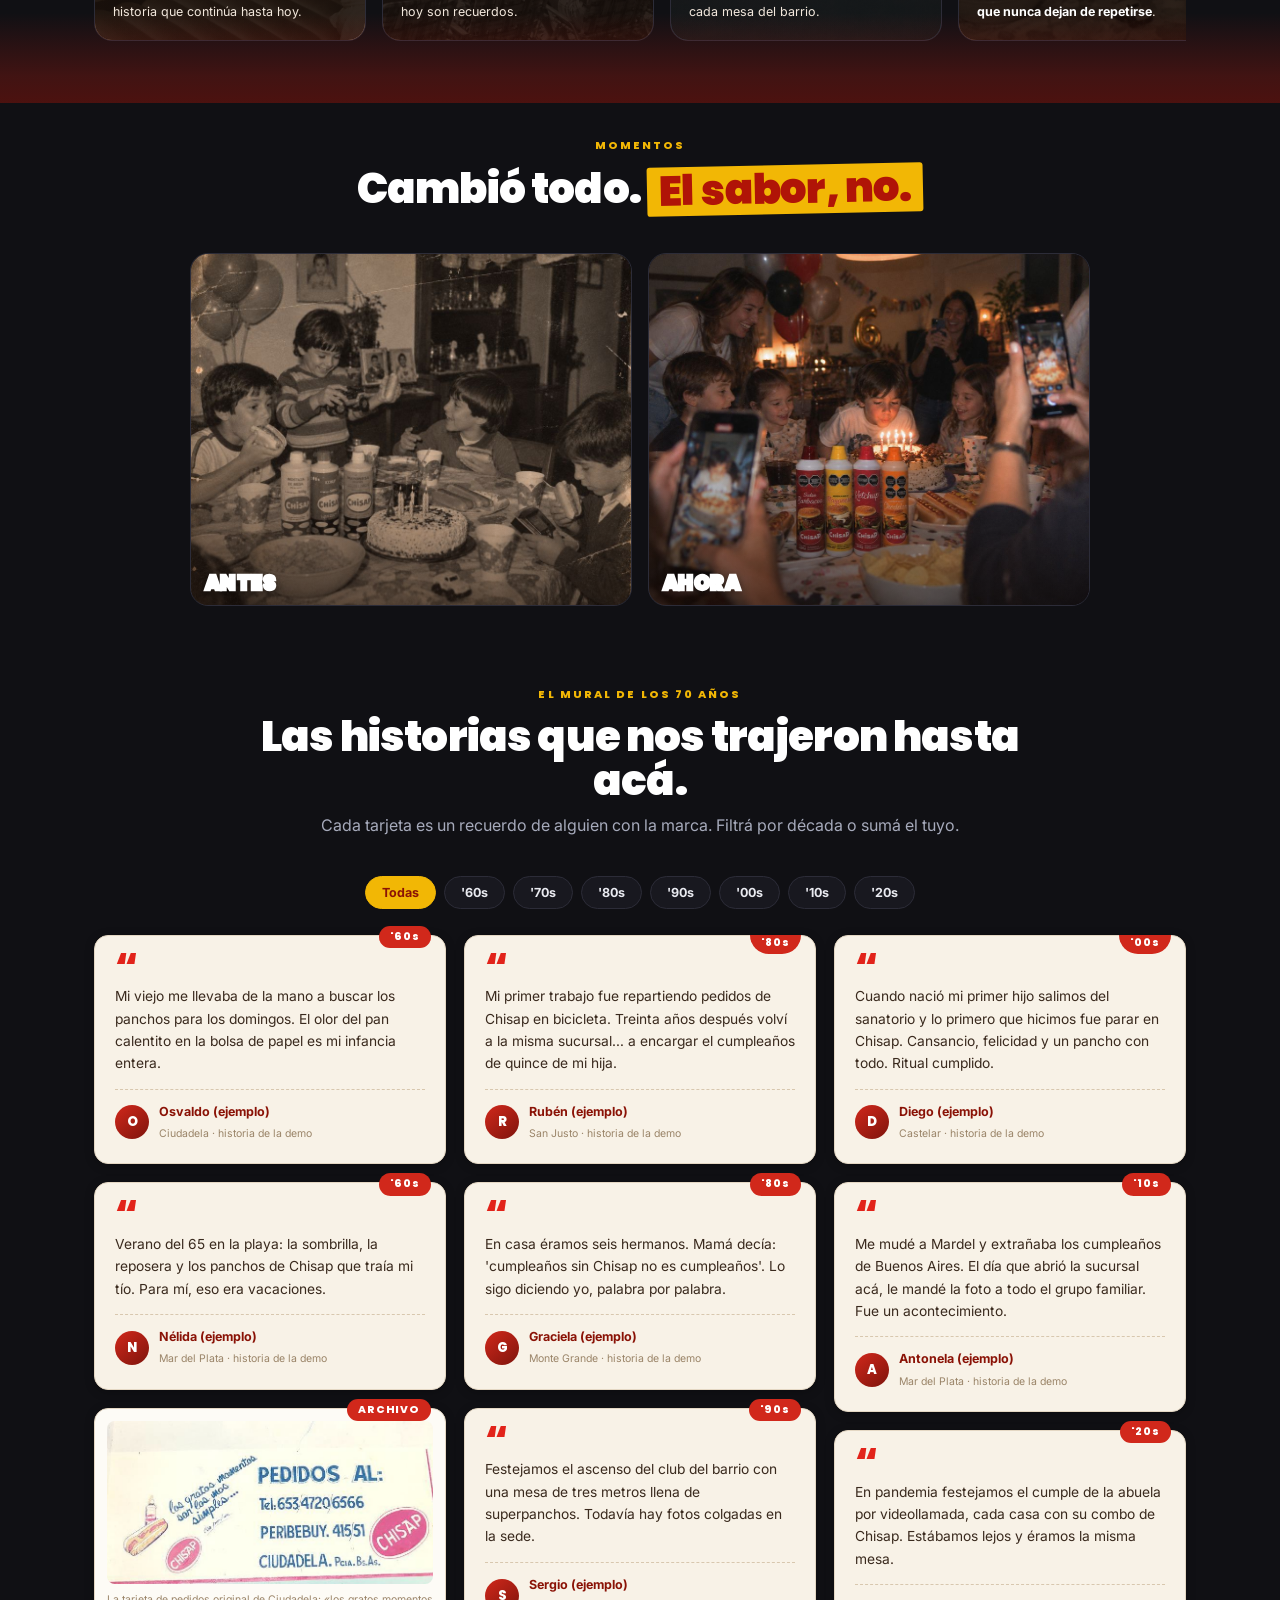
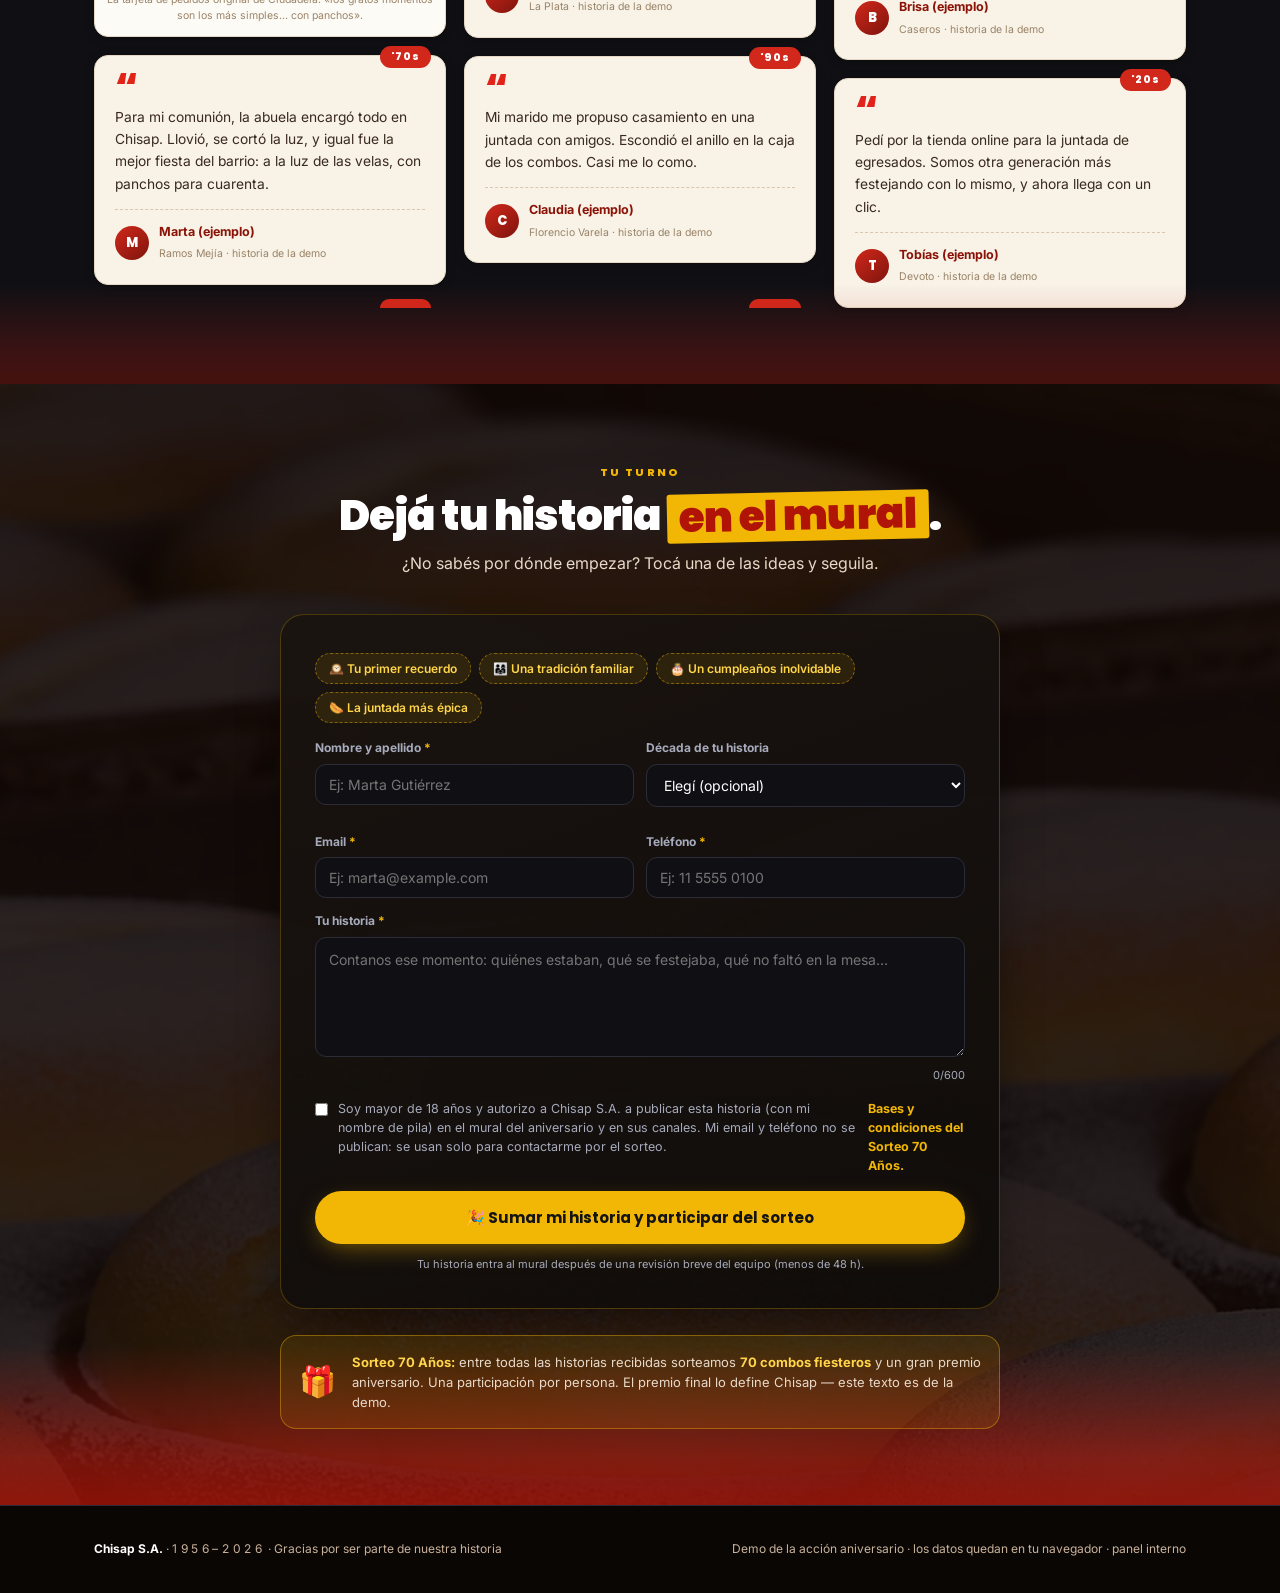
==== commit 68107c68: "Acción 70 años: logo oficial transparente en el hero, fotos sin sepia y panel interno de moderación " ====
--- a/70/index.html
+++ b/70/index.html
@@ -35,13 +35,7 @@
   background:#1a0d08 url('img/hero-panchos.jpg') center 35%/cover no-repeat}
 .hero:before{content:'';position:absolute;inset:0;background:radial-gradient(900px 600px at 50% 30%,rgba(20,8,4,.25),rgba(20,8,4,.78) 85%)}
 .hero>.w{position:relative;z-index:2}
-.lockup{position:relative;display:inline-block;margin:6px 0 2px;filter:drop-shadow(0 6px 30px rgba(0,0,0,.45))}
-.lockup .n70{font-family:var(--disp);font-weight:900;font-size:clamp(130px,25vw,230px);line-height:.88;color:#fff;letter-spacing:-.04em}
-.lockup .cero{position:relative;display:inline-block;color:transparent;-webkit-text-stroke:5px #fff}
-.lockup .oval{position:absolute;left:50%;top:52%;transform:translate(-50%,-50%);
-  width:60%;filter:drop-shadow(0 2px 10px rgba(0,0,0,.35))}
-.lockup .anios-script{position:absolute;right:-8px;bottom:-14px;font-family:'Segoe Script','Brush Script MT',cursive;
-  font-size:clamp(20px,4vw,32px);color:#fff;transform:rotate(-6deg)}
+.logo70{width:clamp(250px,46vw,420px);margin:10px auto 2px;display:block;filter:drop-shadow(0 8px 34px rgba(0,0,0,.55))}
 .hero h1{font-size:clamp(25px,4.4vw,44px);font-weight:900;margin:22px 0 10px;letter-spacing:-.02em;text-shadow:0 2px 18px rgba(0,0,0,.5)}
 .hero .tag{font-size:clamp(15px,2.2vw,19px);font-weight:600;color:#FFE9D6;text-shadow:0 1px 10px rgba(0,0,0,.6)}
 .hero .sub{color:#F4DFCE;font-size:clamp(14px,1.9vw,16.5px);max-width:620px;margin:14px auto 0;text-shadow:0 1px 8px rgba(0,0,0,.6)}
@@ -59,8 +53,7 @@
 .dec{flex:0 0 272px;scroll-snap-align:start;position:relative;border-radius:18px;overflow:hidden;
   border:1px solid var(--linea);min-height:360px;display:flex;align-items:flex-end;transition:var(--t);background:#201510}
 .dec:hover{transform:translateY(-4px)}
-.dec .ph{position:absolute;inset:0;background-size:cover;background-position:center;filter:sepia(.25) saturate(.9)}
-.dec.hoy .ph{filter:none}
+.dec .ph{position:absolute;inset:0;background-size:cover;background-position:center}
 .dec:after{content:'';position:absolute;inset:0;background:linear-gradient(185deg,rgba(15,8,5,.18) 30%,rgba(15,8,5,.86) 78%)}
 .dec .tx{position:relative;z-index:2;padding:18px}
 .dec .anio{font-size:34px;display:block;-webkit-text-stroke-width:2px}
@@ -101,7 +94,6 @@
 @media(max-width:680px){.momentos{grid-template-columns:1fr}}
 .mom{position:relative;border-radius:18px;overflow:hidden;border:1px solid var(--linea);aspect-ratio:5/4}
 .mom img{width:100%;height:100%;object-fit:cover;display:block}
-.mom.sep img{filter:sepia(.3) saturate(.85)}
 .mom span{position:absolute;left:14px;bottom:12px;z-index:2}
 .mom:after{content:'';position:absolute;inset:0;background:linear-gradient(190deg,transparent 55%,rgba(15,8,5,.7))}
 .mom span{font-family:var(--disp);font-weight:900;font-size:22px;color:#fff;text-shadow:0 2px 10px rgba(0,0,0,.6)}
@@ -147,10 +139,7 @@
 <header class="hero">
   <div class="w">
     <div class="kicker">Cumplimos <span class="marca">70 años</span> de historia</div>
-    <div class="lockup">
-      <span class="n70">7<span class="cero">0<img class="oval" src="../assets/logo.png" alt="Chisap"></span></span>
-      <span class="anios-script">Años</span>
-    </div>
+    <img class="logo70" src="img/logo-70.png" alt="Chisap · 70 años">
     <div class="fechas">1956&nbsp;–&nbsp;2026</div>
     <h1>Setenta años de juntadas.<br>Una sola historia: <em style="font-style:normal;color:var(--oro-claro)">la tuya.</em></h1>
     <p class="tag">Distintas épocas, mismo sabor de siempre.</p>
@@ -201,7 +190,7 @@
       <h2>Cambió todo. <span class="marca">El sabor, no.</span></h2>
     </div>
     <div class="momentos">
-      <div class="mom sep"><img src="img/cumple-vintage.jpg" alt="Cumpleaños familiar de otra época, con torta y productos Chisap"><span class="outline" style="font-size:20px">ANTES</span></div>
+      <div class="mom"><img src="img/cumple-vintage.jpg" alt="Cumpleaños familiar de otra época, con torta y productos Chisap"><span class="outline" style="font-size:20px">ANTES</span></div>
       <div class="mom"><img src="img/cumple-hoy.jpg" alt="Cumpleaños de hoy con productos Chisap en la mesa"><span class="outline" style="font-size:20px">AHORA</span></div>
     </div>
   </div>
@@ -266,7 +255,7 @@
 <footer class="pie70">
   <div class="w" style="display:flex;justify-content:space-between;gap:14px;flex-wrap:wrap;align-items:center">
     <span><b style="color:#fff">Chisap S.A.</b> · <span style="letter-spacing:.3em">1956–2026</span> · Gracias por ser parte de nuestra historia</span>
-    <span>Demo de la acción aniversario · los datos quedan en tu navegador</span>
+    <span>Demo de la acción aniversario · los datos quedan en tu navegador · <a href="panel.html" style="color:#C9B29B">panel interno</a></span>
   </div>
 </footer>
 
@@ -297,19 +286,21 @@
 function esc(s){ return String(s == null ? "" : s).replace(/[&<>"']/g, function (c) { return { "&": "&amp;", "<": "&lt;", ">": "&gt;", '"': "&quot;", "'": "&#39;" }[c]; }); }
 function card(h, propia){
   var ini = (h.n || "?").trim().charAt(0).toUpperCase();
-  return '<article class="historia' + (propia ? " revision" : "") + '">' +
-    (propia ? '<span class="rev-tag">EN REVISIÓN · solo la ves vos</span>' : "") +
+  var pendiente = propia && h.estado !== "aprobada";
+  return '<article class="historia' + (pendiente ? " revision" : "") + '">' +
+    (pendiente ? '<span class="rev-tag">EN REVISIÓN · solo la ves vos</span>' : "") +
     (h.d ? '<span class="dec-tag">' + esc(h.d) + "</span>" : "") +
     '<span class="comillas">“</span><p>' + esc(h.t) + "</p>" +
     '<div class="quien"><div class="ava">' + esc(ini) + '</div><div><b>' + esc(h.n) + (propia ? "" : " (ejemplo)") + "</b>" +
-    '<small>' + esc(h.de || "") + (propia ? " · recién enviada" : " · historia de la demo") + "</small></div></div></article>";
+    '<small>' + esc(h.de || "") + (propia ? (pendiente ? " · recién enviada" : " · publicada en el mural") : " · historia de la demo") + "</small></div></div></article>";
 }
 var CARD_ARCHIVO = '<article class="historia archivo"><span class="dec-tag">ARCHIVO</span>' +
   '<img src="img/tarjeta-1956.jpg" alt="Tarjeta original de pedidos de Chisap, Ciudadela, años 50">' +
   '<small>La tarjeta de pedidos original de Ciudadela: «los gratos momentos son los más simples… con panchos».</small></article>';
 function pintarMural(){
   var todas = SEMBRADAS.map(function (h) { return { h: h, p: false }; })
-    .concat(propias().map(function (h) { return { h: h, p: true }; }));
+    .concat(propias().filter(function (h) { return h.estado !== "rechazada"; })
+      .map(function (h) { return { h: h, p: true }; }));
   var vis = todas.filter(function (x) { return filtroAct === "todas" || x.h.d === filtroAct; });
   var html = vis.map(function (x) { return card(x.h, x.p); });
   if (filtroAct === "todas" || filtroAct === "'60s") html.splice(Math.min(2, html.length), 0, CARD_ARCHIVO);
@@ -351,8 +342,12 @@
   if (err) { errBox.textContent = err; errBox.style.display = "block"; return; }
   errBox.style.display = "none";
 
-  var h = { n: nombre.value.trim().split(" ")[0], de: "", d: document.getElementById("f_decada").value, t: ta.value.trim(),
-            enviado: new Date().toISOString(), consentimiento: true };
+  var nombreCompleto = nombre.value.trim();
+  var h = { id: "h" + Date.now().toString(36) + Math.random().toString(36).slice(2, 6),
+            n: nombreCompleto.split(" ")[0], nombre: nombreCompleto,
+            email: email.value.trim(), tel: tel.value.trim(),
+            de: "", d: document.getElementById("f_decada").value, t: ta.value.trim(),
+            enviado: new Date().toISOString(), consentimiento: true, estado: "pendiente" };
   try { var arr = propias(); arr.unshift(h); localStorage.setItem(LS, JSON.stringify(arr)); } catch (e) {}
   /* producción: acá va el POST al endpoint (nombre, email, tel, historia, consentimiento con fecha) */
 
